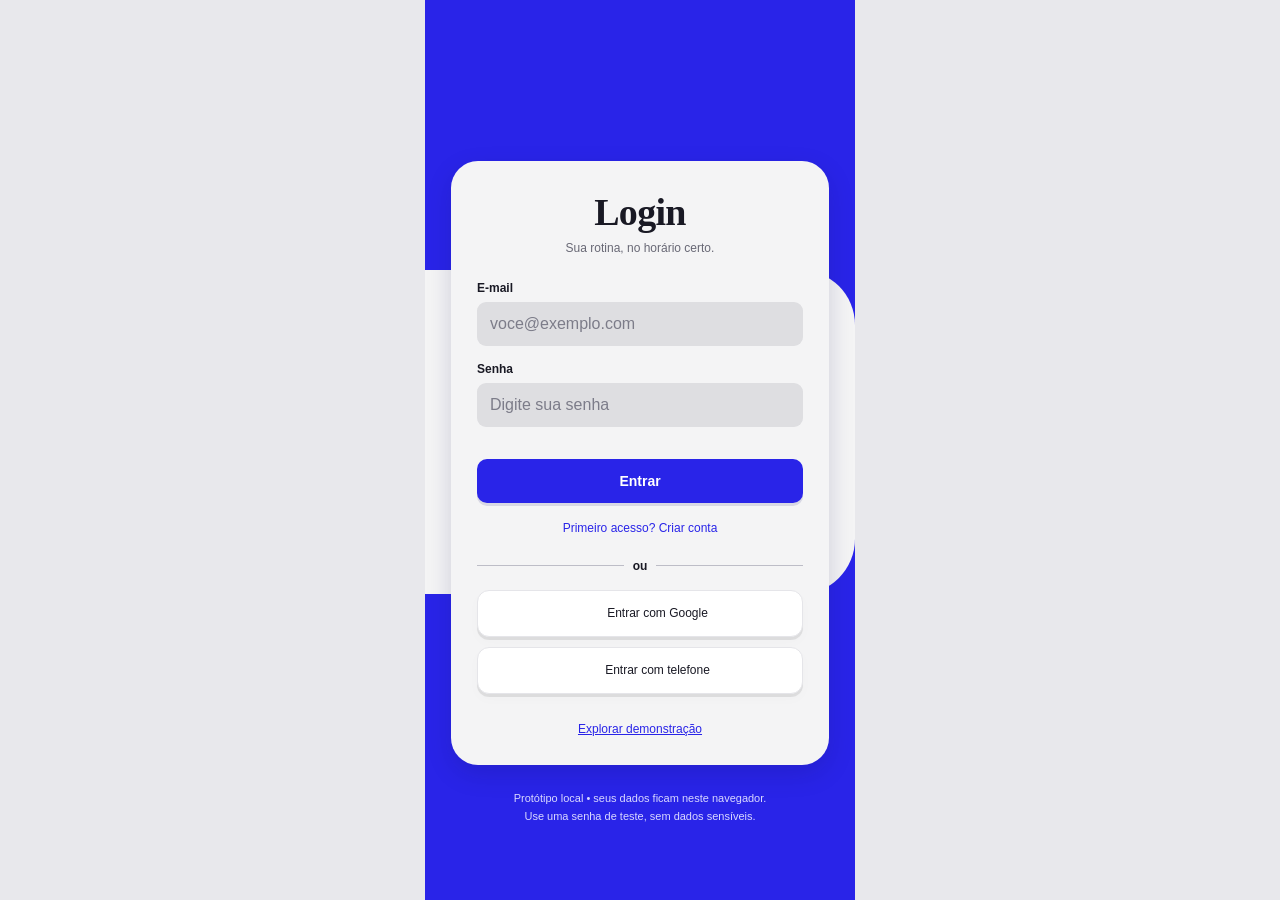
==== index.html @ 2d8e2317 "Atualiza referências dos scripts e estilos para evitar cache da versão anterior" ====
<!DOCTYPE html>
<html lang="pt-BR">
<head>
  <meta charset="UTF-8">
  <meta name="viewport" content="width=device-width, initial-scale=1, viewport-fit=cover">
  <meta name="theme-color" content="#2924e8">
  <meta name="description" content="Organiza: seus cursos, turmas e horários em um só lugar.">
  <title>Login | Organiza</title>
  <link rel="icon" href="data:,">
  <link rel="stylesheet" href="style.css?v=paginas-1">
  <script src="dados.js?v=paginas-1" defer></script>
  <script src="app.js?v=paginas-1" defer></script>
</head>
<body data-page="login">
  <div id="app" class="app">
<main class="auth">
  <div class="brand">
  <span class="brand-space">
    <img class="brand-image" src="assets/logo.png" alt="Organiza" onerror="this.hidden = true">
  </span>
</div>
  <section class="auth-card">
    <h1>Login</h1>
    <p class="muted">Sua rotina, no horário certo.</p>
    <form id="auth-form">
      
      <label>E-mail<input type="email" name="email" autocomplete="username" placeholder="voce@exemplo.com" maxlength="120" required></label>
      <label>Senha<input type="password" name="password" autocomplete="current-password" placeholder="Digite sua senha" minlength="6" maxlength="128" required></label>
      <p id="auth-error" class="form-error" role="alert"></p>
      <button class="primary full" type="submit">Entrar</button>
    </form>
    <a class="auth-switch" href="cadastro.html">Primeiro acesso? Criar conta</a>
    <div class="divider">ou</div>
    <button class="social" data-action="integration" data-name="Google">
      <span class="social-image"><img src="assets/google.png" alt="" onerror="this.hidden = true"></span>
      Entrar com Google
    </button>
    <button class="social" data-action="integration" data-name="telefone">
      <span class="social-image"><img src="assets/telefone.png" alt="" onerror="this.hidden = true"></span>
      Entrar com telefone
    </button>
    <button class="auth-switch" data-action="demo">Explorar demonstração</button>
  </section>
  <p class="auth-foot">Protótipo local • seus dados ficam neste navegador.<br>Use uma senha de teste, sem dados sensíveis.</p>
</main>
  </div>
  <dialog id="modal" aria-labelledby="modal-title">
    <div class="modal-head">
      <h2 id="modal-title"></h2>
      <button class="icon-button" data-action="close" aria-label="Fechar"><svg aria-hidden="true" viewBox="0 0 24 24"><path d="m6 6 12 12M6 18 18 6"/></svg></button>
    </div>
    <div id="modal-content"></div>
  </dialog>
  <div id="toast" role="status" aria-live="polite"></div>


<template id="message-template">
  <p data-message></p>
  <button class="primary full dialog-space" data-action="close">Entendi</button>
</template>
<template id="delete-template">
  <p>Excluir <b data-item-name></b>? <span data-class-warning hidden>As aulas desta turma também serão excluídas. </span>Esta ação não pode ser desfeita.</p>
  <div class="modal-actions">
    <button class="secondary" data-action="close">Cancelar</button>
    <button class="danger" data-confirm-delete>Excluir</button>
  </div>
</template>
<template id="empty-template">
  <div class="empty"><strong data-empty-title></strong><span data-empty-description></span></div>
</template>

</body>
</html>
---- style.css ----
/* Layout exclusivamente mobile. Em telas grandes, mantém a largura de celular. */
:root {
  --blue:#2924e8;
  --blue-dark:#211bc6;
  --ink:#191924;
  --muted:#686875;
  --paper:#f4f4f5;
  --card:#e2e2e4;
  --line:#d2d2d7;
  --serif:Georgia,'Times New Roman',serif;
  --shadow:0 3px 0 #00000016,0 5px 13px #00000005
}

* {
  box-sizing:border-box
}

body {
  margin:0;
  background:#e8e8ec;
  color:var(--ink);
  font-family:Arial,Helvetica,sans-serif;
  font-size:14px
}

button,input,select,textarea {
  font:inherit
}

button,a,input,select,textarea {
  -webkit-tap-highlight-color:transparent
}

button {
  cursor:pointer
}

button:disabled {
  cursor:not-allowed;
  opacity:.5
}

button:focus-visible,a:focus-visible {
  outline:3px solid #ffbd4b;
  outline-offset:3px
}

input:focus,select:focus,textarea:focus {
  outline:2px solid var(--blue);
  outline-offset:2px
}

button {
  color:inherit
}

h1,h2,h3,p {
  margin:0
}

h1,h2,h3 {
  font-family:var(--serif);
  font-weight:800
}

h1 {
  font-size:30px;
  letter-spacing:-.7px
}

h2 {
  font-size:23px
}

h3 {
  font-size:19px;
  line-height:1.2
}

small {
  font-size:11px
}

svg {
  width:24px;
  height:24px;
  fill:none;
  stroke:currentColor;
  stroke-width:1.7;
  stroke-linecap:round;
  stroke-linejoin:round;
  flex-shrink:0
}

button svg {
  pointer-events:none
}

a {
  color:var(--blue)
}

.app {
  max-width:430px;
  min-height:100dvh;
  margin:auto;
  background:var(--paper);
  position:relative;
  overflow:clip
}

.topbar {
  background:var(--blue);
  color:white;
  padding:20px 20px 35px
}

.brand-row {
  display:flex;
  align-items:center;
  justify-content:space-between;
  margin-bottom:22px
}

.brand {
  display:flex;
  align-items:center;
  font-size:21px;
  letter-spacing:-1.1px;
  font-weight:800;
  color:white;
  text-decoration:none
}

.brand-space {
  display:block;
  width:165px;
  height:42px;
}

.brand-image {
  width:100%;
  height:100%;
  object-fit:contain;
  object-position:left center;
}

.icon-button {
  background:transparent;
  border:0;
  display:grid;
  place-items:center;
  min-width:44px;
  min-height:44px;
  border-radius:12px;
  position:relative
}

.notification-dot {
  position:absolute;
  top:8px;
  right:8px;
  background:#ffdb58;
  width:7px;
  height:7px;
  border-radius:50%;
  border:1px solid var(--blue)
}

.eyebrow {
  font-size:11px;
  letter-spacing:1.4px;
  text-transform:uppercase;
  margin-bottom:6px;
  opacity:.8
}

.subtitle {
  font-size:12px;
  line-height:1.5;
  margin-top:5px;
  opacity:.86
}

.content {
  position:relative;
  margin-top:-19px;
  border-radius:26px 26px 0 0;
  background:var(--paper);
  padding:22px 18px 108px;
  min-height:calc(100dvh - 158px)
}

.section-title {
  display:flex;
  justify-content:space-between;
  align-items:center;
  gap:8px;
  margin:24px 0 12px
}

.section-title h2 {
  font-size:20px
}

.section-title:first-child {
  margin-top:0
}

.link-button {
  border:0;
  background:transparent;
  color:var(--blue);
  font-size:12px;
  font-weight:bold;
  padding:10px 0
}

.primary,.secondary,.danger {
  border:0;
  border-radius:10px;
  padding:13px 16px;
  min-height:44px;
  font-weight:bold;
  display:flex;
  align-items:center;
  justify-content:center;
  gap:8px
}

.primary {
  background:var(--blue);
  color:white;
  box-shadow:0 3px 0 #17126e20
}

.primary:active {
  background:var(--blue-dark);
  transform:translateY(1px)
}

.secondary {
  background:transparent;
  border:1px solid #bdbcc9;
  color:var(--blue)
}

.danger {
  color:#b52b3c;
  background:#ffe9ed
}

.full {
  width:100%
}

.muted {
  color:var(--muted)
}

.tiny {
  font-size:11px;
  line-height:1.5
}

.card {
  border:1px solid #d8d8dd;
  background:var(--card);
  border-radius:14px;
  padding:16px;
  box-shadow:var(--shadow)
}

.stack {
  display:grid;
  gap:13px
}

.row {
  display:flex;
  align-items:center;
  gap:12px
}

.between {
  justify-content:space-between
}

.grow {
  flex:1;
  min-width:0
}

.badge {
  display:inline-flex;
  align-items:center;
  gap:5px;
  padding:5px 8px;
  border-radius:6px;
  font-size:10px;
  font-weight:bold;
  background:#e8e7ff;
  color:var(--blue)
}

.badge.green {
  background:#e0efdf;
  color:#387443
}

.badge svg {
  width:13px;
  height:13px
}

.avatar {
  width:59px;
  height:59px;
  flex-shrink:0;
  border-radius:50%;
  background:#c9c8e4;
  color:var(--blue);
  display:grid;
  place-items:center
}

.avatar svg {
  width:33px;
  height:33px
}

.avatar.green {
  background:#c4ddc0;
  color:#288a27
}

.avatar.yellow {
  background:#ebe5a7;
  color:#797017
}

.avatar.purple {
  background:#b8b6ed;
  color:#4030e7
}

.avatar.brown {
  background:#c9bdb9;
  color:#5d4a42
}

.avatar.pink {
  background:#e2c5cb;
  color:#714b55
}

.bottom-nav {
  position:fixed;
  bottom:0;
  left:50%;
  transform:translateX(-50%);
  width:100%;
  max-width:430px;
  z-index:10;
  display:flex;
  justify-content:space-around;
  padding:8px 8px max(9px,env(safe-area-inset-bottom));
  background:#dedee1eF;
  backdrop-filter:blur(14px);
  border-top:1px solid #ceced4
}

.nav-item {
  flex:1;
  border:0;
  background:none;
  min-height:52px;
  display:flex;
  flex-direction:column;
  align-items:center;
  justify-content:center;
  gap:5px;
  color:#494953;
  font-size:10px;
  border-radius:12px
}

.nav-item.active {
  color:var(--blue);
  background:#ceccff66
}

.nav-item svg {
  width:25px;
  height:25px
}

.date-line {
  font-size:12px;
  border-bottom:1px solid #cdccd5;
  padding-bottom:12px;
  margin-bottom:18px
}

.next-card {
  padding:19px;
  background:#e3e2e9
}

.next-card .eyebrow {
  color:var(--blue);
  font-weight:bold;
  opacity:1
}

.next-card h2 {
  font-size:27px;
  margin:9px 0 15px
}

.detail-bar {
  display:flex;
  align-items:center;
  gap:8px;
  margin-top:6px;
  padding:9px 11px;
  background:var(--blue);
  color:#fff;
  border-radius:6px;
  font-size:12px
}

.detail-bar svg {
  width:16px;
  height:16px
}

.lesson-row {
  display:flex;
  align-items:center;
  justify-content:space-between;
  padding:10px 11px;
  background:var(--blue);
  color:white;
  border-radius:6px;
  font-size:12px;
  margin:5px 0
}

.lesson-row span {
  display:flex;
  align-items:center;
  gap:7px
}

.lesson-row svg {
  width:15px;
  height:15px
}

.notice {
  border-top:3px solid #c4c1ff
}

.notice p {
  font-size:12px;
  line-height:1.7
}

.notice h3 {
  font-size:16px;
  margin-bottom:9px
}

.weekdays {
  display:flex;
  gap:7px;
  margin-bottom:20px
}

.day {
  flex:1;
  min-height:37px;
  border:0;
  border-radius:20px;
  background:#e1e1e7;
  color:#6f6b9c;
  font-size:12px
}

.day.active {
  background:var(--blue);
  color:white
}

.period {
  color:var(--muted);
  font-size:12px;
  margin:14px 0 10px
}

.lesson-card {
  padding:13px
}

.lesson-card h3 {
  font-size:19px
}

.lesson-time {
  font-size:20px;
  margin-top:5px
}

.lesson-meta {
  display:flex;
  justify-content:space-between;
  align-items:center;
  margin-top:9px;
  font-size:11px;
  color:#555463
}

.text-action {
  background:none;
  border:0;
  color:var(--blue);
  padding:10px 0 10px 8px;
  font-size:11px;
  white-space:nowrap
}

.metrics {
  display:grid;
  grid-template-columns:repeat(3,1fr);
  gap:9px
}

.metric {
  border:0;
  text-align:left;
  min-height:106px;
  border-radius:11px;
  padding:12px 10px;
  display:flex;
  flex-direction:column;
  align-items:flex-start;
  gap:7px;
  box-shadow:var(--shadow)
}

.metric svg {
  width:29px;
  height:29px
}

.metric span {
  font-size:12px;
  font-weight:bold
}

.metric small {
  font-size:10px
}

.metric.green {
  background:#c4d9c6
}

.metric.pink {
  background:#e4c9ce
}

.metric.yellow {
  background:#eae399
}

.metric.brown {
  background:#c7bcb9
}

.metric.blue {
  background:#4940ee;
  color:white
}

.metric.lime {
  background:#9ed58b
}

.assistant-card {
  margin:24px 0;
  border:1px solid #c8c5ef
}

.assistant-card h3 {
  font-size:17px;
  margin-bottom:12px
}

.prompt-link {
  width:100%;
  background:var(--blue);
  color:white;
  border:0;
  border-radius:8px;
  display:flex;
  justify-content:space-between;
  align-items:center;
  padding:13px;
  font-size:12px;
  text-align:left
}

.prompt-link svg {
  width:18px
}

.alert-count {
  color:var(--blue);
  font-weight:bold
}

.toolbar {
  display:flex;
  gap:8px;
  margin-bottom:12px
}

.search {
  position:relative;
  flex:1;
  min-width:0
}

.search svg {
  position:absolute;
  left:12px;
  top:12px;
  width:18px;
  height:18px;
  color:#666
}

.search input {
  padding-left:37px
}

.toolbar .secondary {
  font-size:12px;
  padding:8px 10px;
  white-space:nowrap
}

.toolbar .secondary svg {
  width:17px
}

.filters {
  display:flex;
  gap:7px;
  margin-bottom:18px
}

.filters select {
  font-size:11px;
  padding:8px;
  min-width:0;
  flex:1
}

.field,input,select,textarea {
  width:100%;
  background:#e0e0e3;
  border:1px solid transparent;
  border-radius:9px;
  padding:12px;
  color:var(--ink);
  min-height:44px
}

input::placeholder,textarea::placeholder {
  color:#7c7c89
}

.entity-card {
  padding:14px 13px 10px
}

.entity-card h3 {
  font-size:18px;
  overflow-wrap:anywhere
}

.entity-meta {
  font-size:11px;
  line-height:1.65;
  color:#585863;
  margin-top:4px
}

.entity-actions {
  display:flex;
  justify-content:flex-end;
  gap:7px;
  margin-top:6px
}

.edit-button {
  border:1px solid #ada7f3;
  color:var(--blue);
  border-radius:6px;
  background:#ffffff45;
  width:44px;
  height:32px;
  display:grid;
  place-items:center
}

.edit-button.delete {
  border-color:#e7a4ac;
  color:#c13c4d
}

.edit-button svg {
  width:15px;
  height:15px
}

.empty {
  padding:35px 15px;
  text-align:center;
  color:var(--muted);
  line-height:1.7
}

.empty svg {
  width:34px;
  height:34px;
  margin-bottom:10px
}

.empty strong {
  display:block;
  color:var(--ink)
}

.auth {
  background:var(--blue);
  min-height:100dvh;
  padding:47px 26px 40px;
  display:flex;
  flex-direction:column;
  justify-content:center;
  gap:25px;
  position:relative
}

.auth:before {
  content:'';
  position:absolute;
  top:30%;
  left:0;
  right:0;
  height:36%;
  background:var(--paper);
  border-radius:0 55px 55px 0
}

.auth .brand {
  font-size:34px;
  position:relative;
  justify-content:center
}

.auth .brand-space {
  width:240px;
  height:54px;
}

.auth .brand-image {
  object-position:center;
}

.auth-card {
  position:relative;
  background:var(--paper);
  padding:29px 26px;
  border-radius:27px;
  box-shadow:0 9px 25px #1110542b
}

.auth-card h1 {
  text-align:center;
  font-size:38px;
  margin-bottom:7px
}

.auth-card>.muted {
  text-align:center;
  margin-bottom:26px;
  font-size:12px
}

.auth form {
  display:grid;
  gap:16px
}

label {
  display:grid;
  gap:7px;
  font-size:12px;
  font-weight:bold
}

.auth input {
  background:#dedee1;
  font-weight:normal
}

.divider {
  display:flex;
  align-items:center;
  gap:9px;
  margin:24px 0 17px;
  font-size:12px;
  font-weight:bold
}

.divider:before,.divider:after {
  content:'';
  height:1px;
  background:#bdbdc7;
  flex:1
}

.social {
  border:1px solid #e5e5e9;
  background:white;
  box-shadow:var(--shadow);
  width:100%;
  border-radius:12px;
  min-height:47px;
  display:flex;
  align-items:center;
  justify-content:center;
  gap:13px;
  margin:10px 0;
  font-size:12px
}

.social img {
  height:22px;
  width:22px;
  object-fit:contain
}

.social-image {
  width:22px;
  height:22px;
  flex-shrink:0;
}

.auth-foot {
  font-size:11px;
  text-align:center;
  color:#dad9ff;
  position:relative;
  line-height:1.6
}

.auth-switch {
  border:0;
  background:transparent;
  color:var(--blue);
  font-size:12px;
  text-decoration:underline;
  width:100%;
  padding:18px 0 0
}

.form-error {
  font-size:12px;
  color:#b22e46;
  line-height:1.4
}

.profile-screen {
  min-height:100dvh
}

.profile-header {
  background:var(--blue);
  border-radius:0 0 28px 28px;
  padding:35px 20px
}

.profile-header .brand {
  justify-content:center;
  font-size:29px
}

.profile-panel {
  margin:23px;
  padding:24px 18px;
  background:#f9f9fa;
  border-radius:24px;
  box-shadow:0 4px 16px #00000015
}

.profile-panel h1 {
  font-size:26px;
  text-align:center;
  margin-bottom:7px
}

.profile-panel>p {
  text-align:center;
  font-size:12px;
  margin-bottom:22px
}

.profile-choice {
  margin-top:16px
}

.profile-choice .avatar {
  color:#333
}

.profile-choice h2 {
  font-size:20px
}

.profile-choice p {
  font-size:12px;
  line-height:1.5;
  margin-top:5px;
  color:#62626b
}

.profile-choice .primary {
  margin-top:14px;
  font-size:12px;
  width:100%
}

.profile-footer {
  text-align:center;
  margin-top:16px;
  font-size:11px;
  color:var(--muted)
}

.settings-form {
  display:grid;
  gap:16px
}

.settings-form input,.settings-form select {
  background:white;
  font-weight:normal
}

.settings-group {
  margin-top:22px
}

.setting-button {
  width:100%;
  display:flex;
  gap:10px;
  align-items:center;
  background:var(--card);
  border:0;
  border-bottom:1px solid #c9c9d0;
  text-align:left;
  padding:16px;
  border-radius:8px;
  margin:5px 0;
  font-size:13px
}

.setting-button svg {
  width:20px;
  color:var(--blue)
}

.ai-intro {
  text-align:center;
  margin-bottom:24px
}

.ai-intro h2 {
  font-size:23px;
  color:var(--blue)
}

.ai-intro p {
  font-size:12px;
  line-height:1.6;
  margin:9px auto;
  max-width:280px
}

.ai-hero .avatar {
  background:#d0ccff
}

.ai-hero h3 {
  font-family:Arial,sans-serif;
  font-size:17px
}

.ai-hero p {
  font-size:12px;
  line-height:1.6;
  margin:7px 0 10px
}

.chat-content {
  padding-bottom:170px;
  min-height:calc(100dvh - 140px)
}

.chat-tag {
  text-align:center;
  margin-bottom:22px;
  color:var(--muted);
  font-size:11px
}

.bubble {
  max-width:91%;
  padding:15px;
  border-radius:15px;
  background:#dfdfe4;
  font-size:13px;
  line-height:1.6;
  white-space:pre-wrap;
  margin-bottom:15px;
  overflow-wrap:anywhere
}

.bubble.user {
  margin-left:auto;
  background:#e0deff;
  border-bottom-right-radius:4px
}

.bubble.assistant {
  border-bottom-left-radius:4px
}

.bubble .primary {
  margin-top:12px;
  font-size:12px;
  white-space:normal
}

.chat-form {
  position:fixed;
  bottom:80px;
  left:50%;
  transform:translateX(-50%);
  display:flex;
  gap:8px;
  width:calc(100% - 32px);
  max-width:398px;
  padding:8px;
  background:var(--paper);
  border:1px solid var(--line);
  border-radius:15px;
  z-index:12;
  box-shadow:0 0 16px #00000006
}

.chat-form input {
  background:#e4e4e8;
  border-radius:9px;
  font-size:12px;
  min-width:0
}

.chat-form button {
  padding:10px;
  min-width:44px
}

.chat-form button svg {
  width:19px
}

.examples {
  display:grid;
  gap:9px;
  margin-bottom:20px
}

.example {
  padding:13px;
  border:1px solid #cbc8f1;
  border-radius:10px;
  color:var(--blue);
  background:#eeedff;
  text-align:left;
  font-size:12px;
  line-height:1.5
}

.alert-card h3 {
  font-size:18px;
  margin-bottom:9px
}

.alert-card p {
  font-size:12px;
  line-height:1.6
}

.alert-card .secondary {
  margin-top:12px;
  font-size:12px
}

.save-note {
  color:#4e7156;
  font-size:11px;
  text-align:center;
  margin-top:15px
}

.list-heading {
  display:flex;
  align-items:center;
  gap:10px;
  margin-bottom:18px
}

.list-heading .secondary {
  margin-left:auto;
  font-size:12px
}

.list-heading span {
  font-size:12px;
  color:var(--muted)
}

dialog {
  border:0;
  border-radius:22px;
  padding:24px;
  width:calc(100% - 32px);
  max-width:398px;
  background:var(--paper);
  box-shadow:0 16px 60px #00000040;
  max-height:88dvh;
  overflow:auto
}

dialog::backdrop {
  background:#16143380;
  backdrop-filter:blur(3px)
}

.modal-head {
  display:flex;
  align-items:center;
  justify-content:space-between;
  margin-bottom:17px
}

.modal-head h2 {
  font-size:23px
}

.modal-head button {
  margin:-10px -10px -10px 0
}

dialog form {
  display:grid;
  gap:14px
}

dialog input,dialog select {
  background:white;
  font-weight:normal
}

dialog .modal-actions {
  display:flex;
  gap:9px;
  margin-top:10px
}

dialog .modal-actions>* {
  flex:1
}

dialog p {
  line-height:1.7;
  font-size:13px
}

dialog dl {
  display:grid;
  grid-template-columns:100px 1fr;
  gap:14px;
  font-size:13px
}

dialog dt {
  color:var(--muted)
}

dialog dd {
  margin:0;
  overflow-wrap:anywhere
}

#toast {
  position:fixed;
  bottom:102px;
  left:50%;
  transform:translate(-50%,15px);
  width:max-content;
  max-width:calc(100% - 44px);
  padding:13px 18px;
  border-radius:11px;
  background:#20202c;
  color:white;
  font-size:12px;
  opacity:0;
  pointer-events:none;
  z-index:100;
  transition:.2s;
  box-shadow:0 5px 20px #00000025
}

#toast.visible {
  opacity:1;
  transform:translate(-50%,0)
}

@media(prefers-reduced-motion:reduce) {
  * {
    scroll-behavior:auto!important;
    transition:none!important
  }

}

/* Evita o zoom automático ao preencher formulários no iPhone. */
input, select, textarea, .filters select, .chat-form input {
  font-size: 16px;
}



/* Links entre os arquivos HTML usam o mesmo visual dos botões. */
[hidden] {
  display:none !important;
}

a.primary,a.secondary,a.nav-item,a.metric,a.icon-button,a.prompt-link,a.link-button,a.auth-switch {
  text-decoration:none;
}

a.icon-button,a.metric {
  color:inherit;
}

a.auth-switch {
  display:block;
  text-align:center;
}

.social {
  width:100%;
}

.entity-meta,.alert-card p,.history-text {
  white-space:pre-line;
}

.schedule-picker {
  margin-bottom:18px;
}

.dialog-space {
  margin-top:20px;
}

.history-text {
  font-size:13px;
  line-height:1.6;
}

.history-date {
  margin-top:8px;
}

.ai-foot {
  margin-top:20px;
  text-align:center;
}

.warning {
  color:#a87600;
}

.save-note svg {
  width:12px;
  height:12px;
  vertical-align:middle;
}
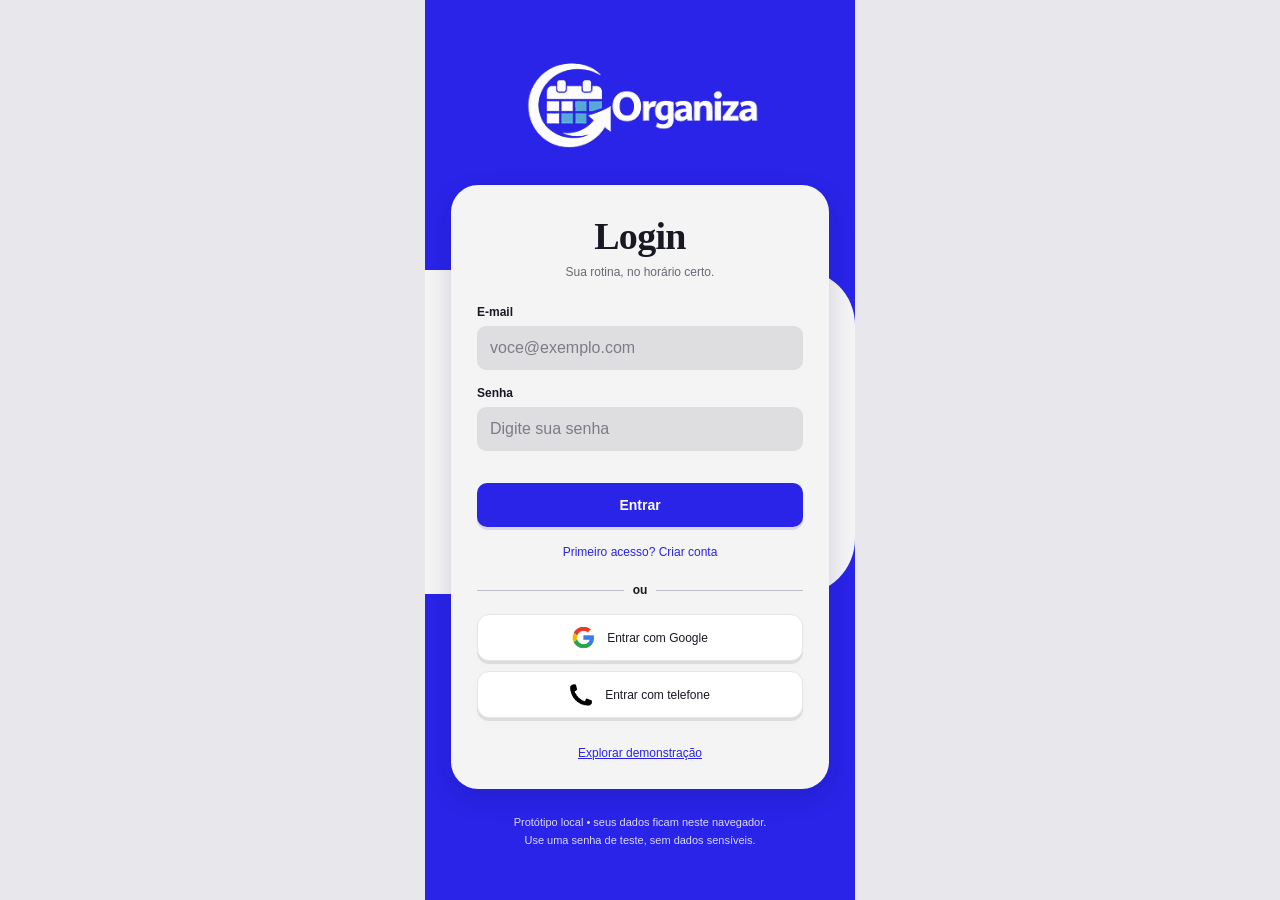
==== commit 5a6ea417: "Adiciona as imagens originais do Figma ao Organiza Inclui a logo e os ícones de Google e telefone ex" ====
--- a/index.html
+++ b/index.html
@@ -1,73 +1,73 @@
-<!DOCTYPE html>
-<html lang="pt-BR">
-<head>
-  <meta charset="UTF-8">
-  <meta name="viewport" content="width=device-width, initial-scale=1, viewport-fit=cover">
-  <meta name="theme-color" content="#2924e8">
-  <meta name="description" content="Organiza: seus cursos, turmas e horários em um só lugar.">
-  <title>Login | Organiza</title>
-  <link rel="icon" href="data:,">
-  <link rel="stylesheet" href="style.css?v=paginas-1">
-  <script src="dados.js?v=paginas-1" defer></script>
-  <script src="app.js?v=paginas-1" defer></script>
-</head>
-<body data-page="login">
-  <div id="app" class="app">
-<main class="auth">
-  <div class="brand">
-  <span class="brand-space">
-    <img class="brand-image" src="assets/logo.png" alt="Organiza" onerror="this.hidden = true">
-  </span>
-</div>
-  <section class="auth-card">
-    <h1>Login</h1>
-    <p class="muted">Sua rotina, no horário certo.</p>
-    <form id="auth-form">
-      
-      <label>E-mail<input type="email" name="email" autocomplete="username" placeholder="voce@exemplo.com" maxlength="120" required></label>
-      <label>Senha<input type="password" name="password" autocomplete="current-password" placeholder="Digite sua senha" minlength="6" maxlength="128" required></label>
-      <p id="auth-error" class="form-error" role="alert"></p>
-      <button class="primary full" type="submit">Entrar</button>
-    </form>
-    <a class="auth-switch" href="cadastro.html">Primeiro acesso? Criar conta</a>
-    <div class="divider">ou</div>
-    <button class="social" data-action="integration" data-name="Google">
-      <span class="social-image"><img src="assets/google.png" alt="" onerror="this.hidden = true"></span>
-      Entrar com Google
-    </button>
-    <button class="social" data-action="integration" data-name="telefone">
-      <span class="social-image"><img src="assets/telefone.png" alt="" onerror="this.hidden = true"></span>
-      Entrar com telefone
-    </button>
-    <button class="auth-switch" data-action="demo">Explorar demonstração</button>
-  </section>
-  <p class="auth-foot">Protótipo local • seus dados ficam neste navegador.<br>Use uma senha de teste, sem dados sensíveis.</p>
-</main>
-  </div>
-  <dialog id="modal" aria-labelledby="modal-title">
-    <div class="modal-head">
-      <h2 id="modal-title"></h2>
-      <button class="icon-button" data-action="close" aria-label="Fechar"><svg aria-hidden="true" viewBox="0 0 24 24"><path d="m6 6 12 12M6 18 18 6"/></svg></button>
-    </div>
-    <div id="modal-content"></div>
-  </dialog>
-  <div id="toast" role="status" aria-live="polite"></div>
-
-
-<template id="message-template">
-  <p data-message></p>
-  <button class="primary full dialog-space" data-action="close">Entendi</button>
-</template>
-<template id="delete-template">
-  <p>Excluir <b data-item-name></b>? <span data-class-warning hidden>As aulas desta turma também serão excluídas. </span>Esta ação não pode ser desfeita.</p>
-  <div class="modal-actions">
-    <button class="secondary" data-action="close">Cancelar</button>
-    <button class="danger" data-confirm-delete>Excluir</button>
-  </div>
-</template>
-<template id="empty-template">
-  <div class="empty"><strong data-empty-title></strong><span data-empty-description></span></div>
-</template>
-
-</body>
-</html>
+<!DOCTYPE html>
+<html lang="pt-BR">
+<head>
+  <meta charset="UTF-8">
+  <meta name="viewport" content="width=device-width, initial-scale=1, viewport-fit=cover">
+  <meta name="theme-color" content="#2924e8">
+  <meta name="description" content="Organiza: seus cursos, turmas e horários em um só lugar.">
+  <title>Login | Organiza</title>
+  <link rel="icon" href="data:,">
+  <link rel="stylesheet" href="style.css?v=imagens-figma-1">
+  <script src="dados.js?v=paginas-1" defer></script>
+  <script src="app.js?v=assistente-teste-1" defer></script>
+</head>
+<body data-page="login">
+  <div id="app" class="app">
+<main class="auth">
+  <div class="brand">
+  <span class="brand-space">
+    <img class="brand-image" src="assets/logo.png" width="278" height="119" alt="Organiza" onerror="this.hidden = true">
+  </span>
+</div>
+  <section class="auth-card">
+    <h1>Login</h1>
+    <p class="muted">Sua rotina, no horário certo.</p>
+    <form id="auth-form">
+      
+      <label>E-mail<input type="email" name="email" autocomplete="username" placeholder="voce@exemplo.com" maxlength="120" required></label>
+      <label>Senha<input type="password" name="password" autocomplete="current-password" placeholder="Digite sua senha" minlength="6" maxlength="128" required></label>
+      <p id="auth-error" class="form-error" role="alert"></p>
+      <button class="primary full" type="submit">Entrar</button>
+    </form>
+    <a class="auth-switch" href="cadastro.html">Primeiro acesso? Criar conta</a>
+    <div class="divider">ou</div>
+    <button class="social" data-action="integration" data-name="Google">
+      <span class="social-image"><img src="assets/google.png" width="113" height="80" alt="" onerror="this.hidden = true"></span>
+      Entrar com Google
+    </button>
+    <button class="social" data-action="integration" data-name="telefone">
+      <span class="social-image"><img src="assets/telefone.png" width="107" height="76" alt="" onerror="this.hidden = true"></span>
+      Entrar com telefone
+    </button>
+    <button class="auth-switch" data-action="demo">Explorar demonstração</button>
+  </section>
+  <p class="auth-foot">Protótipo local • seus dados ficam neste navegador.<br>Use uma senha de teste, sem dados sensíveis.</p>
+</main>
+  </div>
+  <dialog id="modal" aria-labelledby="modal-title">
+    <div class="modal-head">
+      <h2 id="modal-title"></h2>
+      <button class="icon-button" data-action="close" aria-label="Fechar"><svg aria-hidden="true" viewBox="0 0 24 24"><path d="m6 6 12 12M6 18 18 6"/></svg></button>
+    </div>
+    <div id="modal-content"></div>
+  </dialog>
+  <div id="toast" role="status" aria-live="polite"></div>
+
+
+<template id="message-template">
+  <p data-message></p>
+  <button class="primary full dialog-space" data-action="close">Entendi</button>
+</template>
+<template id="delete-template">
+  <p>Excluir <b data-item-name></b>? <span data-class-warning hidden>As aulas desta turma também serão excluídas. </span>Esta ação não pode ser desfeita.</p>
+  <div class="modal-actions">
+    <button class="secondary" data-action="close">Cancelar</button>
+    <button class="danger" data-confirm-delete>Excluir</button>
+  </div>
+</template>
+<template id="empty-template">
+  <div class="empty"><strong data-empty-title></strong><span data-empty-description></span></div>
+</template>
+
+</body>
+</html>
--- a/style.css
+++ b/style.css
@@ -1,1319 +1,1343 @@
-/* Layout exclusivamente mobile. Em telas grandes, mantém a largura de celular. */
-:root {
-  --blue:#2924e8;
-  --blue-dark:#211bc6;
-  --ink:#191924;
-  --muted:#686875;
-  --paper:#f4f4f5;
-  --card:#e2e2e4;
-  --line:#d2d2d7;
-  --serif:Georgia,'Times New Roman',serif;
-  --shadow:0 3px 0 #00000016,0 5px 13px #00000005
-}
-
-* {
-  box-sizing:border-box
-}
-
-body {
-  margin:0;
-  background:#e8e8ec;
-  color:var(--ink);
-  font-family:Arial,Helvetica,sans-serif;
-  font-size:14px
-}
-
-button,input,select,textarea {
-  font:inherit
-}
-
-button,a,input,select,textarea {
-  -webkit-tap-highlight-color:transparent
-}
-
-button {
-  cursor:pointer
-}
-
-button:disabled {
-  cursor:not-allowed;
-  opacity:.5
-}
-
-button:focus-visible,a:focus-visible {
-  outline:3px solid #ffbd4b;
-  outline-offset:3px
-}
-
-input:focus,select:focus,textarea:focus {
-  outline:2px solid var(--blue);
-  outline-offset:2px
-}
-
-button {
-  color:inherit
-}
-
-h1,h2,h3,p {
-  margin:0
-}
-
-h1,h2,h3 {
-  font-family:var(--serif);
-  font-weight:800
-}
-
-h1 {
-  font-size:30px;
-  letter-spacing:-.7px
-}
-
-h2 {
-  font-size:23px
-}
-
-h3 {
-  font-size:19px;
-  line-height:1.2
-}
-
-small {
-  font-size:11px
-}
-
-svg {
-  width:24px;
-  height:24px;
-  fill:none;
-  stroke:currentColor;
-  stroke-width:1.7;
-  stroke-linecap:round;
-  stroke-linejoin:round;
-  flex-shrink:0
-}
-
-button svg {
-  pointer-events:none
-}
-
-a {
-  color:var(--blue)
-}
-
-.app {
-  max-width:430px;
-  min-height:100dvh;
-  margin:auto;
-  background:var(--paper);
-  position:relative;
-  overflow:clip
-}
-
-.topbar {
-  background:var(--blue);
-  color:white;
-  padding:20px 20px 35px
-}
-
-.brand-row {
-  display:flex;
-  align-items:center;
-  justify-content:space-between;
-  margin-bottom:22px
-}
-
-.brand {
-  display:flex;
-  align-items:center;
-  font-size:21px;
-  letter-spacing:-1.1px;
-  font-weight:800;
-  color:white;
-  text-decoration:none
-}
-
-.brand-space {
-  display:block;
-  width:165px;
-  height:42px;
-}
-
-.brand-image {
-  width:100%;
-  height:100%;
-  object-fit:contain;
-  object-position:left center;
-}
-
-.icon-button {
-  background:transparent;
-  border:0;
-  display:grid;
-  place-items:center;
-  min-width:44px;
-  min-height:44px;
-  border-radius:12px;
-  position:relative
-}
-
-.notification-dot {
-  position:absolute;
-  top:8px;
-  right:8px;
-  background:#ffdb58;
-  width:7px;
-  height:7px;
-  border-radius:50%;
-  border:1px solid var(--blue)
-}
-
-.eyebrow {
-  font-size:11px;
-  letter-spacing:1.4px;
-  text-transform:uppercase;
-  margin-bottom:6px;
-  opacity:.8
-}
-
-.subtitle {
-  font-size:12px;
-  line-height:1.5;
-  margin-top:5px;
-  opacity:.86
-}
-
-.content {
-  position:relative;
-  margin-top:-19px;
-  border-radius:26px 26px 0 0;
-  background:var(--paper);
-  padding:22px 18px 108px;
-  min-height:calc(100dvh - 158px)
-}
-
-.section-title {
-  display:flex;
-  justify-content:space-between;
-  align-items:center;
-  gap:8px;
-  margin:24px 0 12px
-}
-
-.section-title h2 {
-  font-size:20px
-}
-
-.section-title:first-child {
-  margin-top:0
-}
-
-.link-button {
-  border:0;
-  background:transparent;
-  color:var(--blue);
-  font-size:12px;
-  font-weight:bold;
-  padding:10px 0
-}
-
-.primary,.secondary,.danger {
-  border:0;
-  border-radius:10px;
-  padding:13px 16px;
-  min-height:44px;
-  font-weight:bold;
-  display:flex;
-  align-items:center;
-  justify-content:center;
-  gap:8px
-}
-
-.primary {
-  background:var(--blue);
-  color:white;
-  box-shadow:0 3px 0 #17126e20
-}
-
-.primary:active {
-  background:var(--blue-dark);
-  transform:translateY(1px)
-}
-
-.secondary {
-  background:transparent;
-  border:1px solid #bdbcc9;
-  color:var(--blue)
-}
-
-.danger {
-  color:#b52b3c;
-  background:#ffe9ed
-}
-
-.full {
-  width:100%
-}
-
-.muted {
-  color:var(--muted)
-}
-
-.tiny {
-  font-size:11px;
-  line-height:1.5
-}
-
-.card {
-  border:1px solid #d8d8dd;
-  background:var(--card);
-  border-radius:14px;
-  padding:16px;
-  box-shadow:var(--shadow)
-}
-
-.stack {
-  display:grid;
-  gap:13px
-}
-
-.row {
-  display:flex;
-  align-items:center;
-  gap:12px
-}
-
-.between {
-  justify-content:space-between
-}
-
-.grow {
-  flex:1;
-  min-width:0
-}
-
-.badge {
-  display:inline-flex;
-  align-items:center;
-  gap:5px;
-  padding:5px 8px;
-  border-radius:6px;
-  font-size:10px;
-  font-weight:bold;
-  background:#e8e7ff;
-  color:var(--blue)
-}
-
-.badge.green {
-  background:#e0efdf;
-  color:#387443
-}
-
-.badge svg {
-  width:13px;
-  height:13px
-}
-
-.avatar {
-  width:59px;
-  height:59px;
-  flex-shrink:0;
-  border-radius:50%;
-  background:#c9c8e4;
-  color:var(--blue);
-  display:grid;
-  place-items:center
-}
-
-.avatar svg {
-  width:33px;
-  height:33px
-}
-
-.avatar.green {
-  background:#c4ddc0;
-  color:#288a27
-}
-
-.avatar.yellow {
-  background:#ebe5a7;
-  color:#797017
-}
-
-.avatar.purple {
-  background:#b8b6ed;
-  color:#4030e7
-}
-
-.avatar.brown {
-  background:#c9bdb9;
-  color:#5d4a42
-}
-
-.avatar.pink {
-  background:#e2c5cb;
-  color:#714b55
-}
-
-.bottom-nav {
-  position:fixed;
-  bottom:0;
-  left:50%;
-  transform:translateX(-50%);
-  width:100%;
-  max-width:430px;
-  z-index:10;
-  display:flex;
-  justify-content:space-around;
-  padding:8px 8px max(9px,env(safe-area-inset-bottom));
-  background:#dedee1eF;
-  backdrop-filter:blur(14px);
-  border-top:1px solid #ceced4
-}
-
-.nav-item {
-  flex:1;
-  border:0;
-  background:none;
-  min-height:52px;
-  display:flex;
-  flex-direction:column;
-  align-items:center;
-  justify-content:center;
-  gap:5px;
-  color:#494953;
-  font-size:10px;
-  border-radius:12px
-}
-
-.nav-item.active {
-  color:var(--blue);
-  background:#ceccff66
-}
-
-.nav-item svg {
-  width:25px;
-  height:25px
-}
-
-.date-line {
-  font-size:12px;
-  border-bottom:1px solid #cdccd5;
-  padding-bottom:12px;
-  margin-bottom:18px
-}
-
-.next-card {
-  padding:19px;
-  background:#e3e2e9
-}
-
-.next-card .eyebrow {
-  color:var(--blue);
-  font-weight:bold;
-  opacity:1
-}
-
-.next-card h2 {
-  font-size:27px;
-  margin:9px 0 15px
-}
-
-.detail-bar {
-  display:flex;
-  align-items:center;
-  gap:8px;
-  margin-top:6px;
-  padding:9px 11px;
-  background:var(--blue);
-  color:#fff;
-  border-radius:6px;
-  font-size:12px
-}
-
-.detail-bar svg {
-  width:16px;
-  height:16px
-}
-
-.lesson-row {
-  display:flex;
-  align-items:center;
-  justify-content:space-between;
-  padding:10px 11px;
-  background:var(--blue);
-  color:white;
-  border-radius:6px;
-  font-size:12px;
-  margin:5px 0
-}
-
-.lesson-row span {
-  display:flex;
-  align-items:center;
-  gap:7px
-}
-
-.lesson-row svg {
-  width:15px;
-  height:15px
-}
-
-.notice {
-  border-top:3px solid #c4c1ff
-}
-
-.notice p {
-  font-size:12px;
-  line-height:1.7
-}
-
-.notice h3 {
-  font-size:16px;
-  margin-bottom:9px
-}
-
-.weekdays {
-  display:flex;
-  gap:7px;
-  margin-bottom:20px
-}
-
-.day {
-  flex:1;
-  min-height:37px;
-  border:0;
-  border-radius:20px;
-  background:#e1e1e7;
-  color:#6f6b9c;
-  font-size:12px
-}
-
-.day.active {
-  background:var(--blue);
-  color:white
-}
-
-.period {
-  color:var(--muted);
-  font-size:12px;
-  margin:14px 0 10px
-}
-
-.lesson-card {
-  padding:13px
-}
-
-.lesson-card h3 {
-  font-size:19px
-}
-
-.lesson-time {
-  font-size:20px;
-  margin-top:5px
-}
-
-.lesson-meta {
-  display:flex;
-  justify-content:space-between;
-  align-items:center;
-  margin-top:9px;
-  font-size:11px;
-  color:#555463
-}
-
-.text-action {
-  background:none;
-  border:0;
-  color:var(--blue);
-  padding:10px 0 10px 8px;
-  font-size:11px;
-  white-space:nowrap
-}
-
-.metrics {
-  display:grid;
-  grid-template-columns:repeat(3,1fr);
-  gap:9px
-}
-
-.metric {
-  border:0;
-  text-align:left;
-  min-height:106px;
-  border-radius:11px;
-  padding:12px 10px;
-  display:flex;
-  flex-direction:column;
-  align-items:flex-start;
-  gap:7px;
-  box-shadow:var(--shadow)
-}
-
-.metric svg {
-  width:29px;
-  height:29px
-}
-
-.metric span {
-  font-size:12px;
-  font-weight:bold
-}
-
-.metric small {
-  font-size:10px
-}
-
-.metric.green {
-  background:#c4d9c6
-}
-
-.metric.pink {
-  background:#e4c9ce
-}
-
-.metric.yellow {
-  background:#eae399
-}
-
-.metric.brown {
-  background:#c7bcb9
-}
-
-.metric.blue {
-  background:#4940ee;
-  color:white
-}
-
-.metric.lime {
-  background:#9ed58b
-}
-
-.assistant-card {
-  margin:24px 0;
-  border:1px solid #c8c5ef
-}
-
-.assistant-card h3 {
-  font-size:17px;
-  margin-bottom:12px
-}
-
-.prompt-link {
-  width:100%;
-  background:var(--blue);
-  color:white;
-  border:0;
-  border-radius:8px;
-  display:flex;
-  justify-content:space-between;
-  align-items:center;
-  padding:13px;
-  font-size:12px;
-  text-align:left
-}
-
-.prompt-link svg {
-  width:18px
-}
-
-.alert-count {
-  color:var(--blue);
-  font-weight:bold
-}
-
-.toolbar {
-  display:flex;
-  gap:8px;
-  margin-bottom:12px
-}
-
-.search {
-  position:relative;
-  flex:1;
-  min-width:0
-}
-
-.search svg {
-  position:absolute;
-  left:12px;
-  top:12px;
-  width:18px;
-  height:18px;
-  color:#666
-}
-
-.search input {
-  padding-left:37px
-}
-
-.toolbar .secondary {
-  font-size:12px;
-  padding:8px 10px;
-  white-space:nowrap
-}
-
-.toolbar .secondary svg {
-  width:17px
-}
-
-.filters {
-  display:flex;
-  gap:7px;
-  margin-bottom:18px
-}
-
-.filters select {
-  font-size:11px;
-  padding:8px;
-  min-width:0;
-  flex:1
-}
-
-.field,input,select,textarea {
-  width:100%;
-  background:#e0e0e3;
-  border:1px solid transparent;
-  border-radius:9px;
-  padding:12px;
-  color:var(--ink);
-  min-height:44px
-}
-
-input::placeholder,textarea::placeholder {
-  color:#7c7c89
-}
-
-.entity-card {
-  padding:14px 13px 10px
-}
-
-.entity-card h3 {
-  font-size:18px;
-  overflow-wrap:anywhere
-}
-
-.entity-meta {
-  font-size:11px;
-  line-height:1.65;
-  color:#585863;
-  margin-top:4px
-}
-
-.entity-actions {
-  display:flex;
-  justify-content:flex-end;
-  gap:7px;
-  margin-top:6px
-}
-
-.edit-button {
-  border:1px solid #ada7f3;
-  color:var(--blue);
-  border-radius:6px;
-  background:#ffffff45;
-  width:44px;
-  height:32px;
-  display:grid;
-  place-items:center
-}
-
-.edit-button.delete {
-  border-color:#e7a4ac;
-  color:#c13c4d
-}
-
-.edit-button svg {
-  width:15px;
-  height:15px
-}
-
-.empty {
-  padding:35px 15px;
-  text-align:center;
-  color:var(--muted);
-  line-height:1.7
-}
-
-.empty svg {
-  width:34px;
-  height:34px;
-  margin-bottom:10px
-}
-
-.empty strong {
-  display:block;
-  color:var(--ink)
-}
-
-.auth {
-  background:var(--blue);
-  min-height:100dvh;
-  padding:47px 26px 40px;
-  display:flex;
-  flex-direction:column;
-  justify-content:center;
-  gap:25px;
-  position:relative
-}
-
-.auth:before {
-  content:'';
-  position:absolute;
-  top:30%;
-  left:0;
-  right:0;
-  height:36%;
-  background:var(--paper);
-  border-radius:0 55px 55px 0
-}
-
-.auth .brand {
-  font-size:34px;
-  position:relative;
-  justify-content:center
-}
-
-.auth .brand-space {
-  width:240px;
-  height:54px;
-}
-
-.auth .brand-image {
-  object-position:center;
-}
-
-.auth-card {
-  position:relative;
-  background:var(--paper);
-  padding:29px 26px;
-  border-radius:27px;
-  box-shadow:0 9px 25px #1110542b
-}
-
-.auth-card h1 {
-  text-align:center;
-  font-size:38px;
-  margin-bottom:7px
-}
-
-.auth-card>.muted {
-  text-align:center;
-  margin-bottom:26px;
-  font-size:12px
-}
-
-.auth form {
-  display:grid;
-  gap:16px
-}
-
-label {
-  display:grid;
-  gap:7px;
-  font-size:12px;
-  font-weight:bold
-}
-
-.auth input {
-  background:#dedee1;
-  font-weight:normal
-}
-
-.divider {
-  display:flex;
-  align-items:center;
-  gap:9px;
-  margin:24px 0 17px;
-  font-size:12px;
-  font-weight:bold
-}
-
-.divider:before,.divider:after {
-  content:'';
-  height:1px;
-  background:#bdbdc7;
-  flex:1
-}
-
-.social {
-  border:1px solid #e5e5e9;
-  background:white;
-  box-shadow:var(--shadow);
-  width:100%;
-  border-radius:12px;
-  min-height:47px;
-  display:flex;
-  align-items:center;
-  justify-content:center;
-  gap:13px;
-  margin:10px 0;
-  font-size:12px
-}
-
-.social img {
-  height:22px;
-  width:22px;
-  object-fit:contain
-}
-
-.social-image {
-  width:22px;
-  height:22px;
-  flex-shrink:0;
-}
-
-.auth-foot {
-  font-size:11px;
-  text-align:center;
-  color:#dad9ff;
-  position:relative;
-  line-height:1.6
-}
-
-.auth-switch {
-  border:0;
-  background:transparent;
-  color:var(--blue);
-  font-size:12px;
-  text-decoration:underline;
-  width:100%;
-  padding:18px 0 0
-}
-
-.form-error {
-  font-size:12px;
-  color:#b22e46;
-  line-height:1.4
-}
-
-.profile-screen {
-  min-height:100dvh
-}
-
-.profile-header {
-  background:var(--blue);
-  border-radius:0 0 28px 28px;
-  padding:35px 20px
-}
-
-.profile-header .brand {
-  justify-content:center;
-  font-size:29px
-}
-
-.profile-panel {
-  margin:23px;
-  padding:24px 18px;
-  background:#f9f9fa;
-  border-radius:24px;
-  box-shadow:0 4px 16px #00000015
-}
-
-.profile-panel h1 {
-  font-size:26px;
-  text-align:center;
-  margin-bottom:7px
-}
-
-.profile-panel>p {
-  text-align:center;
-  font-size:12px;
-  margin-bottom:22px
-}
-
-.profile-choice {
-  margin-top:16px
-}
-
-.profile-choice .avatar {
-  color:#333
-}
-
-.profile-choice h2 {
-  font-size:20px
-}
-
-.profile-choice p {
-  font-size:12px;
-  line-height:1.5;
-  margin-top:5px;
-  color:#62626b
-}
-
-.profile-choice .primary {
-  margin-top:14px;
-  font-size:12px;
-  width:100%
-}
-
-.profile-footer {
-  text-align:center;
-  margin-top:16px;
-  font-size:11px;
-  color:var(--muted)
-}
-
-.settings-form {
-  display:grid;
-  gap:16px
-}
-
-.settings-form input,.settings-form select {
-  background:white;
-  font-weight:normal
-}
-
-.settings-group {
-  margin-top:22px
-}
-
-.setting-button {
-  width:100%;
-  display:flex;
-  gap:10px;
-  align-items:center;
-  background:var(--card);
-  border:0;
-  border-bottom:1px solid #c9c9d0;
-  text-align:left;
-  padding:16px;
-  border-radius:8px;
-  margin:5px 0;
-  font-size:13px
-}
-
-.setting-button svg {
-  width:20px;
-  color:var(--blue)
-}
-
-.ai-intro {
-  text-align:center;
-  margin-bottom:24px
-}
-
-.ai-intro h2 {
-  font-size:23px;
-  color:var(--blue)
-}
-
-.ai-intro p {
-  font-size:12px;
-  line-height:1.6;
-  margin:9px auto;
-  max-width:280px
-}
-
-.ai-hero .avatar {
-  background:#d0ccff
-}
-
-.ai-hero h3 {
-  font-family:Arial,sans-serif;
-  font-size:17px
-}
-
-.ai-hero p {
-  font-size:12px;
-  line-height:1.6;
-  margin:7px 0 10px
-}
-
-.chat-content {
-  padding-bottom:170px;
-  min-height:calc(100dvh - 140px)
-}
-
-.chat-tag {
-  text-align:center;
-  margin-bottom:22px;
-  color:var(--muted);
-  font-size:11px
-}
-
-.bubble {
-  max-width:91%;
-  padding:15px;
-  border-radius:15px;
-  background:#dfdfe4;
-  font-size:13px;
-  line-height:1.6;
-  white-space:pre-wrap;
-  margin-bottom:15px;
-  overflow-wrap:anywhere
-}
-
-.bubble.user {
-  margin-left:auto;
-  background:#e0deff;
-  border-bottom-right-radius:4px
-}
-
-.bubble.assistant {
-  border-bottom-left-radius:4px
-}
-
-.bubble .primary {
-  margin-top:12px;
-  font-size:12px;
-  white-space:normal
-}
-
-.chat-form {
-  position:fixed;
-  bottom:80px;
-  left:50%;
-  transform:translateX(-50%);
-  display:flex;
-  gap:8px;
-  width:calc(100% - 32px);
-  max-width:398px;
-  padding:8px;
-  background:var(--paper);
-  border:1px solid var(--line);
-  border-radius:15px;
-  z-index:12;
-  box-shadow:0 0 16px #00000006
-}
-
-.chat-form input {
-  background:#e4e4e8;
-  border-radius:9px;
-  font-size:12px;
-  min-width:0
-}
-
-.chat-form button {
-  padding:10px;
-  min-width:44px
-}
-
-.chat-form button svg {
-  width:19px
-}
-
-.examples {
-  display:grid;
-  gap:9px;
-  margin-bottom:20px
-}
-
-.example {
-  padding:13px;
-  border:1px solid #cbc8f1;
-  border-radius:10px;
-  color:var(--blue);
-  background:#eeedff;
-  text-align:left;
-  font-size:12px;
-  line-height:1.5
-}
-
-.alert-card h3 {
-  font-size:18px;
-  margin-bottom:9px
-}
-
-.alert-card p {
-  font-size:12px;
-  line-height:1.6
-}
-
-.alert-card .secondary {
-  margin-top:12px;
-  font-size:12px
-}
-
-.save-note {
-  color:#4e7156;
-  font-size:11px;
-  text-align:center;
-  margin-top:15px
-}
-
-.list-heading {
-  display:flex;
-  align-items:center;
-  gap:10px;
-  margin-bottom:18px
-}
-
-.list-heading .secondary {
-  margin-left:auto;
-  font-size:12px
-}
-
-.list-heading span {
-  font-size:12px;
-  color:var(--muted)
-}
-
-dialog {
-  border:0;
-  border-radius:22px;
-  padding:24px;
-  width:calc(100% - 32px);
-  max-width:398px;
-  background:var(--paper);
-  box-shadow:0 16px 60px #00000040;
-  max-height:88dvh;
-  overflow:auto
-}
-
-dialog::backdrop {
-  background:#16143380;
-  backdrop-filter:blur(3px)
-}
-
-.modal-head {
-  display:flex;
-  align-items:center;
-  justify-content:space-between;
-  margin-bottom:17px
-}
-
-.modal-head h2 {
-  font-size:23px
-}
-
-.modal-head button {
-  margin:-10px -10px -10px 0
-}
-
-dialog form {
-  display:grid;
-  gap:14px
-}
-
-dialog input,dialog select {
-  background:white;
-  font-weight:normal
-}
-
-dialog .modal-actions {
-  display:flex;
-  gap:9px;
-  margin-top:10px
-}
-
-dialog .modal-actions>* {
-  flex:1
-}
-
-dialog p {
-  line-height:1.7;
-  font-size:13px
-}
-
-dialog dl {
-  display:grid;
-  grid-template-columns:100px 1fr;
-  gap:14px;
-  font-size:13px
-}
-
-dialog dt {
-  color:var(--muted)
-}
-
-dialog dd {
-  margin:0;
-  overflow-wrap:anywhere
-}
-
-#toast {
-  position:fixed;
-  bottom:102px;
-  left:50%;
-  transform:translate(-50%,15px);
-  width:max-content;
-  max-width:calc(100% - 44px);
-  padding:13px 18px;
-  border-radius:11px;
-  background:#20202c;
-  color:white;
-  font-size:12px;
-  opacity:0;
-  pointer-events:none;
-  z-index:100;
-  transition:.2s;
-  box-shadow:0 5px 20px #00000025
-}
-
-#toast.visible {
-  opacity:1;
-  transform:translate(-50%,0)
-}
-
-@media(prefers-reduced-motion:reduce) {
-  * {
-    scroll-behavior:auto!important;
-    transition:none!important
-  }
-
-}
-
-/* Evita o zoom automático ao preencher formulários no iPhone. */
-input, select, textarea, .filters select, .chat-form input {
-  font-size: 16px;
-}
-
-
-
-/* Links entre os arquivos HTML usam o mesmo visual dos botões. */
-[hidden] {
-  display:none !important;
-}
-
-a.primary,a.secondary,a.nav-item,a.metric,a.icon-button,a.prompt-link,a.link-button,a.auth-switch {
-  text-decoration:none;
-}
-
-a.icon-button,a.metric {
-  color:inherit;
-}
-
-a.auth-switch {
-  display:block;
-  text-align:center;
-}
-
-.social {
-  width:100%;
-}
-
-.entity-meta,.alert-card p,.history-text {
-  white-space:pre-line;
-}
-
-.schedule-picker {
-  margin-bottom:18px;
-}
-
-.dialog-space {
-  margin-top:20px;
-}
-
-.history-text {
-  font-size:13px;
-  line-height:1.6;
-}
-
-.history-date {
-  margin-top:8px;
-}
-
-.ai-foot {
-  margin-top:20px;
-  text-align:center;
-}
-
-.warning {
-  color:#a87600;
-}
-
-.save-note svg {
-  width:12px;
-  height:12px;
-  vertical-align:middle;
-}
+/* Layout exclusivamente mobile. Em telas grandes, mantém a largura de celular. */
+:root {
+  --blue:#2924e8;
+  --blue-dark:#211bc6;
+  --ink:#191924;
+  --muted:#686875;
+  --paper:#f4f4f5;
+  --card:#e2e2e4;
+  --line:#d2d2d7;
+  --serif:Georgia,'Times New Roman',serif;
+  --shadow:0 3px 0 #00000016,0 5px 13px #00000005
+}
+
+* {
+  box-sizing:border-box
+}
+
+body {
+  margin:0;
+  background:#e8e8ec;
+  color:var(--ink);
+  font-family:Arial,Helvetica,sans-serif;
+  font-size:14px
+}
+
+button,input,select,textarea {
+  font:inherit
+}
+
+button,a,input,select,textarea {
+  -webkit-tap-highlight-color:transparent
+}
+
+button {
+  cursor:pointer
+}
+
+button:disabled {
+  cursor:not-allowed;
+  opacity:.5
+}
+
+button:focus-visible,a:focus-visible {
+  outline:3px solid #ffbd4b;
+  outline-offset:3px
+}
+
+input:focus,select:focus,textarea:focus {
+  outline:2px solid var(--blue);
+  outline-offset:2px
+}
+
+button {
+  color:inherit
+}
+
+h1,h2,h3,p {
+  margin:0
+}
+
+h1,h2,h3 {
+  font-family:var(--serif);
+  font-weight:800
+}
+
+h1 {
+  font-size:30px;
+  letter-spacing:-.7px
+}
+
+h2 {
+  font-size:23px
+}
+
+h3 {
+  font-size:19px;
+  line-height:1.2
+}
+
+small {
+  font-size:11px
+}
+
+svg {
+  width:24px;
+  height:24px;
+  fill:none;
+  stroke:currentColor;
+  stroke-width:1.7;
+  stroke-linecap:round;
+  stroke-linejoin:round;
+  flex-shrink:0
+}
+
+button svg {
+  pointer-events:none
+}
+
+a {
+  color:var(--blue)
+}
+
+.app {
+  max-width:430px;
+  min-height:100dvh;
+  margin:auto;
+  background:var(--paper);
+  position:relative;
+  overflow:clip
+}
+
+.topbar {
+  background:var(--blue);
+  color:white;
+  padding:20px 20px 35px
+}
+
+.brand-row {
+  display:flex;
+  align-items:center;
+  justify-content:space-between;
+  margin-bottom:22px
+}
+
+.brand {
+  display:flex;
+  align-items:center;
+  font-size:21px;
+  letter-spacing:-1.1px;
+  font-weight:800;
+  color:white;
+  text-decoration:none
+}
+
+.brand-space {
+  display:block;
+  width:165px;
+  height:auto;
+  aspect-ratio:278 / 119;
+}
+
+.brand-image {
+  display:block;
+  width:100%;
+  height:100%;
+  object-fit:contain;
+  object-position:left center;
+}
+
+.icon-button {
+  background:transparent;
+  border:0;
+  display:grid;
+  place-items:center;
+  min-width:44px;
+  min-height:44px;
+  border-radius:12px;
+  position:relative
+}
+
+.notification-dot {
+  position:absolute;
+  top:8px;
+  right:8px;
+  background:#ffdb58;
+  width:7px;
+  height:7px;
+  border-radius:50%;
+  border:1px solid var(--blue)
+}
+
+.eyebrow {
+  font-size:11px;
+  letter-spacing:1.4px;
+  text-transform:uppercase;
+  margin-bottom:6px;
+  opacity:.8
+}
+
+.subtitle {
+  font-size:12px;
+  line-height:1.5;
+  margin-top:5px;
+  opacity:.86
+}
+
+.content {
+  position:relative;
+  margin-top:-19px;
+  border-radius:26px 26px 0 0;
+  background:var(--paper);
+  padding:22px 18px 108px;
+  min-height:calc(100dvh - 158px)
+}
+
+.section-title {
+  display:flex;
+  justify-content:space-between;
+  align-items:center;
+  gap:8px;
+  margin:24px 0 12px
+}
+
+.section-title h2 {
+  font-size:20px
+}
+
+.section-title:first-child {
+  margin-top:0
+}
+
+.link-button {
+  border:0;
+  background:transparent;
+  color:var(--blue);
+  font-size:12px;
+  font-weight:bold;
+  padding:10px 0
+}
+
+.primary,.secondary,.danger {
+  border:0;
+  border-radius:10px;
+  padding:13px 16px;
+  min-height:44px;
+  font-weight:bold;
+  display:flex;
+  align-items:center;
+  justify-content:center;
+  gap:8px
+}
+
+.primary {
+  background:var(--blue);
+  color:white;
+  box-shadow:0 3px 0 #17126e20
+}
+
+.primary:active {
+  background:var(--blue-dark);
+  transform:translateY(1px)
+}
+
+.secondary {
+  background:transparent;
+  border:1px solid #bdbcc9;
+  color:var(--blue)
+}
+
+.danger {
+  color:#b52b3c;
+  background:#ffe9ed
+}
+
+.full {
+  width:100%
+}
+
+.muted {
+  color:var(--muted)
+}
+
+.tiny {
+  font-size:11px;
+  line-height:1.5
+}
+
+.card {
+  border:1px solid #d8d8dd;
+  background:var(--card);
+  border-radius:14px;
+  padding:16px;
+  box-shadow:var(--shadow)
+}
+
+.stack {
+  display:grid;
+  gap:13px
+}
+
+.row {
+  display:flex;
+  align-items:center;
+  gap:12px
+}
+
+.between {
+  justify-content:space-between
+}
+
+.grow {
+  flex:1;
+  min-width:0
+}
+
+.badge {
+  display:inline-flex;
+  align-items:center;
+  gap:5px;
+  padding:5px 8px;
+  border-radius:6px;
+  font-size:10px;
+  font-weight:bold;
+  background:#e8e7ff;
+  color:var(--blue)
+}
+
+.badge.green {
+  background:#e0efdf;
+  color:#387443
+}
+
+.badge svg {
+  width:13px;
+  height:13px
+}
+
+.avatar {
+  width:59px;
+  height:59px;
+  flex-shrink:0;
+  border-radius:50%;
+  background:#c9c8e4;
+  color:var(--blue);
+  display:grid;
+  place-items:center
+}
+
+.avatar svg {
+  width:33px;
+  height:33px
+}
+
+.avatar.green {
+  background:#c4ddc0;
+  color:#288a27
+}
+
+.avatar.yellow {
+  background:#ebe5a7;
+  color:#797017
+}
+
+.avatar.purple {
+  background:#b8b6ed;
+  color:#4030e7
+}
+
+.avatar.brown {
+  background:#c9bdb9;
+  color:#5d4a42
+}
+
+.avatar.pink {
+  background:#e2c5cb;
+  color:#714b55
+}
+
+.bottom-nav {
+  position:fixed;
+  bottom:0;
+  left:50%;
+  transform:translateX(-50%);
+  width:100%;
+  max-width:430px;
+  z-index:10;
+  display:flex;
+  justify-content:space-around;
+  padding:8px 8px max(9px,env(safe-area-inset-bottom));
+  background:#dedee1eF;
+  backdrop-filter:blur(14px);
+  border-top:1px solid #ceced4
+}
+
+.nav-item {
+  flex:1;
+  border:0;
+  background:none;
+  min-height:52px;
+  display:flex;
+  flex-direction:column;
+  align-items:center;
+  justify-content:center;
+  gap:5px;
+  color:#494953;
+  font-size:10px;
+  border-radius:12px
+}
+
+.nav-item.active {
+  color:var(--blue);
+  background:#ceccff66
+}
+
+.nav-item svg {
+  width:25px;
+  height:25px
+}
+
+.date-line {
+  font-size:12px;
+  border-bottom:1px solid #cdccd5;
+  padding-bottom:12px;
+  margin-bottom:18px
+}
+
+.next-card {
+  padding:19px;
+  background:#e3e2e9
+}
+
+.next-card .eyebrow {
+  color:var(--blue);
+  font-weight:bold;
+  opacity:1
+}
+
+.next-card h2 {
+  font-size:27px;
+  margin:9px 0 15px
+}
+
+.detail-bar {
+  display:flex;
+  align-items:center;
+  gap:8px;
+  margin-top:6px;
+  padding:9px 11px;
+  background:var(--blue);
+  color:#fff;
+  border-radius:6px;
+  font-size:12px
+}
+
+.detail-bar svg {
+  width:16px;
+  height:16px
+}
+
+.lesson-row {
+  display:flex;
+  align-items:center;
+  justify-content:space-between;
+  padding:10px 11px;
+  background:var(--blue);
+  color:white;
+  border-radius:6px;
+  font-size:12px;
+  margin:5px 0
+}
+
+.lesson-row span {
+  display:flex;
+  align-items:center;
+  gap:7px
+}
+
+.lesson-row svg {
+  width:15px;
+  height:15px
+}
+
+.notice {
+  border-top:3px solid #c4c1ff
+}
+
+.notice p {
+  font-size:12px;
+  line-height:1.7
+}
+
+.notice h3 {
+  font-size:16px;
+  margin-bottom:9px
+}
+
+.weekdays {
+  display:flex;
+  gap:7px;
+  margin-bottom:20px
+}
+
+.day {
+  flex:1;
+  min-height:37px;
+  border:0;
+  border-radius:20px;
+  background:#e1e1e7;
+  color:#6f6b9c;
+  font-size:12px
+}
+
+.day.active {
+  background:var(--blue);
+  color:white
+}
+
+.period {
+  color:var(--muted);
+  font-size:12px;
+  margin:14px 0 10px
+}
+
+.lesson-card {
+  padding:13px
+}
+
+.lesson-card h3 {
+  font-size:19px
+}
+
+.lesson-time {
+  font-size:20px;
+  margin-top:5px
+}
+
+.lesson-meta {
+  display:flex;
+  justify-content:space-between;
+  align-items:center;
+  margin-top:9px;
+  font-size:11px;
+  color:#555463
+}
+
+.text-action {
+  background:none;
+  border:0;
+  color:var(--blue);
+  padding:10px 0 10px 8px;
+  font-size:11px;
+  white-space:nowrap
+}
+
+.metrics {
+  display:grid;
+  grid-template-columns:repeat(3,1fr);
+  gap:9px
+}
+
+.metric {
+  border:0;
+  text-align:left;
+  min-height:106px;
+  border-radius:11px;
+  padding:12px 10px;
+  display:flex;
+  flex-direction:column;
+  align-items:flex-start;
+  gap:7px;
+  box-shadow:var(--shadow)
+}
+
+.metric svg {
+  width:29px;
+  height:29px
+}
+
+.metric span {
+  font-size:12px;
+  font-weight:bold
+}
+
+.metric small {
+  font-size:10px
+}
+
+.metric.green {
+  background:#c4d9c6
+}
+
+.metric.pink {
+  background:#e4c9ce
+}
+
+.metric.yellow {
+  background:#eae399
+}
+
+.metric.brown {
+  background:#c7bcb9
+}
+
+.metric.blue {
+  background:#4940ee;
+  color:white
+}
+
+.metric.lime {
+  background:#9ed58b
+}
+
+.assistant-card {
+  margin:24px 0;
+  border:1px solid #c8c5ef
+}
+
+.assistant-card h3 {
+  font-size:17px;
+  margin-bottom:12px
+}
+
+.prompt-link {
+  width:100%;
+  background:var(--blue);
+  color:white;
+  border:0;
+  border-radius:8px;
+  display:flex;
+  justify-content:space-between;
+  align-items:center;
+  padding:13px;
+  font-size:12px;
+  text-align:left
+}
+
+.prompt-link svg {
+  width:18px
+}
+
+.alert-count {
+  color:var(--blue);
+  font-weight:bold
+}
+
+.toolbar {
+  display:flex;
+  gap:8px;
+  margin-bottom:12px
+}
+
+.search {
+  position:relative;
+  flex:1;
+  min-width:0
+}
+
+.search svg {
+  position:absolute;
+  left:12px;
+  top:12px;
+  width:18px;
+  height:18px;
+  color:#666
+}
+
+.search input {
+  padding-left:37px
+}
+
+.toolbar .secondary {
+  font-size:12px;
+  padding:8px 10px;
+  white-space:nowrap
+}
+
+.toolbar .secondary svg {
+  width:17px
+}
+
+.filters {
+  display:flex;
+  gap:7px;
+  margin-bottom:18px
+}
+
+.filters select {
+  font-size:11px;
+  padding:8px;
+  min-width:0;
+  flex:1
+}
+
+.field,input,select,textarea {
+  width:100%;
+  background:#e0e0e3;
+  border:1px solid transparent;
+  border-radius:9px;
+  padding:12px;
+  color:var(--ink);
+  min-height:44px
+}
+
+input::placeholder,textarea::placeholder {
+  color:#7c7c89
+}
+
+.entity-card {
+  padding:14px 13px 10px
+}
+
+.entity-card h3 {
+  font-size:18px;
+  overflow-wrap:anywhere
+}
+
+.entity-meta {
+  font-size:11px;
+  line-height:1.65;
+  color:#585863;
+  margin-top:4px
+}
+
+.entity-actions {
+  display:flex;
+  justify-content:flex-end;
+  gap:7px;
+  margin-top:6px
+}
+
+.edit-button {
+  border:1px solid #ada7f3;
+  color:var(--blue);
+  border-radius:6px;
+  background:#ffffff45;
+  width:44px;
+  height:32px;
+  display:grid;
+  place-items:center
+}
+
+.edit-button.delete {
+  border-color:#e7a4ac;
+  color:#c13c4d
+}
+
+.edit-button svg {
+  width:15px;
+  height:15px
+}
+
+.empty {
+  padding:35px 15px;
+  text-align:center;
+  color:var(--muted);
+  line-height:1.7
+}
+
+.empty svg {
+  width:34px;
+  height:34px;
+  margin-bottom:10px
+}
+
+.empty strong {
+  display:block;
+  color:var(--ink)
+}
+
+.auth {
+  background:var(--blue);
+  min-height:100dvh;
+  padding:47px 26px 40px;
+  display:flex;
+  flex-direction:column;
+  justify-content:center;
+  gap:25px;
+  position:relative
+}
+
+.auth:before {
+  content:'';
+  position:absolute;
+  top:30%;
+  left:0;
+  right:0;
+  height:36%;
+  background:var(--paper);
+  border-radius:0 55px 55px 0
+}
+
+.auth .brand {
+  font-size:34px;
+  position:relative;
+  justify-content:center
+}
+
+.auth .brand-space {
+  width:240px;
+}
+
+.auth .brand-image {
+  object-position:center;
+}
+
+.auth-card {
+  position:relative;
+  background:var(--paper);
+  padding:29px 26px;
+  border-radius:27px;
+  box-shadow:0 9px 25px #1110542b
+}
+
+.auth-card h1 {
+  text-align:center;
+  font-size:38px;
+  margin-bottom:7px
+}
+
+.auth-card>.muted {
+  text-align:center;
+  margin-bottom:26px;
+  font-size:12px
+}
+
+.auth form {
+  display:grid;
+  gap:16px
+}
+
+label {
+  display:grid;
+  gap:7px;
+  font-size:12px;
+  font-weight:bold
+}
+
+.auth input {
+  background:#dedee1;
+  font-weight:normal
+}
+
+.divider {
+  display:flex;
+  align-items:center;
+  gap:9px;
+  margin:24px 0 17px;
+  font-size:12px;
+  font-weight:bold
+}
+
+.divider:before,.divider:after {
+  content:'';
+  height:1px;
+  background:#bdbdc7;
+  flex:1
+}
+
+.social {
+  border:1px solid #e5e5e9;
+  background:white;
+  box-shadow:var(--shadow);
+  width:100%;
+  border-radius:12px;
+  min-height:47px;
+  display:flex;
+  align-items:center;
+  justify-content:center;
+  gap:13px;
+  margin:10px 0;
+  font-size:12px
+}
+
+.social img {
+  height:22px;
+  width:22px;
+  object-fit:contain
+}
+
+.social-image {
+  width:22px;
+  height:22px;
+  flex-shrink:0;
+  display:flex;
+  align-items:center;
+  justify-content:center;
+  overflow:hidden;
+}
+
+/* Os PNGs do Figma incluem margens transparentes. Centraliza o símbolo
+   em 22 px, preservando a imagem exportada e sua proporção original. */
+.social-image img {
+  width:calc(22px * 113 / 39);
+  height:auto;
+  flex-shrink:0;
+}
+
+.social-image img[src$="telefone.png"] {
+  width:calc(22px * 107 / 32);
+}
+
+.auth-foot {
+  font-size:11px;
+  text-align:center;
+  color:#dad9ff;
+  position:relative;
+  line-height:1.6
+}
+
+.auth-switch {
+  border:0;
+  background:transparent;
+  color:var(--blue);
+  font-size:12px;
+  text-decoration:underline;
+  width:100%;
+  padding:18px 0 0
+}
+
+.form-error {
+  font-size:12px;
+  color:#b22e46;
+  line-height:1.4
+}
+
+.profile-screen {
+  min-height:100dvh
+}
+
+.profile-header {
+  background:var(--blue);
+  border-radius:0 0 28px 28px;
+  padding:35px 20px
+}
+
+.profile-header .brand {
+  justify-content:center;
+  font-size:29px
+}
+
+.profile-panel {
+  margin:23px;
+  padding:24px 18px;
+  background:#f9f9fa;
+  border-radius:24px;
+  box-shadow:0 4px 16px #00000015
+}
+
+.profile-panel h1 {
+  font-size:26px;
+  text-align:center;
+  margin-bottom:7px
+}
+
+.profile-panel>p {
+  text-align:center;
+  font-size:12px;
+  margin-bottom:22px
+}
+
+.profile-choice {
+  margin-top:16px
+}
+
+.profile-choice .avatar {
+  color:#333
+}
+
+.profile-choice h2 {
+  font-size:20px
+}
+
+.profile-choice p {
+  font-size:12px;
+  line-height:1.5;
+  margin-top:5px;
+  color:#62626b
+}
+
+.profile-choice .primary {
+  margin-top:14px;
+  font-size:12px;
+  width:100%
+}
+
+.profile-footer {
+  text-align:center;
+  margin-top:16px;
+  font-size:11px;
+  color:var(--muted)
+}
+
+.settings-form {
+  display:grid;
+  gap:16px
+}
+
+.settings-form input,.settings-form select {
+  background:white;
+  font-weight:normal
+}
+
+.settings-group {
+  margin-top:22px
+}
+
+.setting-button {
+  width:100%;
+  display:flex;
+  gap:10px;
+  align-items:center;
+  background:var(--card);
+  border:0;
+  border-bottom:1px solid #c9c9d0;
+  text-align:left;
+  padding:16px;
+  border-radius:8px;
+  margin:5px 0;
+  font-size:13px
+}
+
+.setting-button svg {
+  width:20px;
+  color:var(--blue)
+}
+
+.ai-intro {
+  text-align:center;
+  margin-bottom:24px
+}
+
+.ai-intro h2 {
+  font-size:23px;
+  color:var(--blue)
+}
+
+.ai-intro p {
+  font-size:12px;
+  line-height:1.6;
+  margin:9px auto;
+  max-width:280px
+}
+
+.ai-hero .avatar {
+  background:#d0ccff
+}
+
+.ai-hero h3 {
+  font-family:Arial,sans-serif;
+  font-size:17px
+}
+
+.ai-hero p {
+  font-size:12px;
+  line-height:1.6;
+  margin:7px 0 10px
+}
+
+.chat-content {
+  padding-bottom:170px;
+  min-height:calc(100dvh - 140px)
+}
+
+.chat-tag {
+  text-align:center;
+  margin-bottom:22px;
+  color:var(--muted);
+  font-size:11px
+}
+
+.bubble {
+  max-width:91%;
+  padding:15px;
+  border-radius:15px;
+  background:#dfdfe4;
+  font-size:13px;
+  line-height:1.6;
+  white-space:pre-wrap;
+  margin-bottom:15px;
+  overflow-wrap:anywhere
+}
+
+.bubble.user {
+  margin-left:auto;
+  background:#e0deff;
+  border-bottom-right-radius:4px
+}
+
+.bubble.assistant {
+  border-bottom-left-radius:4px
+}
+
+.bubble .primary {
+  margin-top:12px;
+  font-size:12px;
+  white-space:normal
+}
+
+.chat-form {
+  position:fixed;
+  bottom:80px;
+  left:50%;
+  transform:translateX(-50%);
+  display:flex;
+  gap:8px;
+  width:calc(100% - 32px);
+  max-width:398px;
+  padding:8px;
+  background:var(--paper);
+  border:1px solid var(--line);
+  border-radius:15px;
+  z-index:12;
+  box-shadow:0 0 16px #00000006
+}
+
+.chat-form input {
+  background:#e4e4e8;
+  border-radius:9px;
+  font-size:12px;
+  min-width:0
+}
+
+.chat-form button {
+  padding:10px;
+  min-width:44px
+}
+
+.chat-form button svg {
+  width:19px
+}
+
+.examples {
+  display:grid;
+  gap:9px;
+  margin-bottom:20px
+}
+
+.example {
+  padding:13px;
+  border:1px solid #cbc8f1;
+  border-radius:10px;
+  color:var(--blue);
+  background:#eeedff;
+  text-align:left;
+  font-size:12px;
+  line-height:1.5
+}
+
+.alert-card h3 {
+  font-size:18px;
+  margin-bottom:9px
+}
+
+.alert-card p {
+  font-size:12px;
+  line-height:1.6
+}
+
+.alert-card .secondary {
+  margin-top:12px;
+  font-size:12px
+}
+
+.save-note {
+  color:#4e7156;
+  font-size:11px;
+  text-align:center;
+  margin-top:15px
+}
+
+.list-heading {
+  display:flex;
+  align-items:center;
+  gap:10px;
+  margin-bottom:18px
+}
+
+.list-heading .secondary {
+  margin-left:auto;
+  font-size:12px
+}
+
+.list-heading span {
+  font-size:12px;
+  color:var(--muted)
+}
+
+dialog {
+  border:0;
+  border-radius:22px;
+  padding:24px;
+  width:calc(100% - 32px);
+  max-width:398px;
+  background:var(--paper);
+  box-shadow:0 16px 60px #00000040;
+  max-height:88dvh;
+  overflow:auto
+}
+
+dialog::backdrop {
+  background:#16143380;
+  backdrop-filter:blur(3px)
+}
+
+.modal-head {
+  display:flex;
+  align-items:center;
+  justify-content:space-between;
+  margin-bottom:17px
+}
+
+.modal-head h2 {
+  font-size:23px
+}
+
+.modal-head button {
+  margin:-10px -10px -10px 0
+}
+
+dialog form {
+  display:grid;
+  gap:14px
+}
+
+dialog input,dialog select {
+  background:white;
+  font-weight:normal
+}
+
+dialog .modal-actions {
+  display:flex;
+  gap:9px;
+  margin-top:10px
+}
+
+dialog .modal-actions>* {
+  flex:1
+}
+
+dialog p {
+  line-height:1.7;
+  font-size:13px
+}
+
+dialog dl {
+  display:grid;
+  grid-template-columns:100px 1fr;
+  gap:14px;
+  font-size:13px
+}
+
+dialog dt {
+  color:var(--muted)
+}
+
+dialog dd {
+  margin:0;
+  overflow-wrap:anywhere
+}
+
+#toast {
+  position:fixed;
+  bottom:102px;
+  left:50%;
+  transform:translate(-50%,15px);
+  width:max-content;
+  max-width:calc(100% - 44px);
+  padding:13px 18px;
+  border-radius:11px;
+  background:#20202c;
+  color:white;
+  font-size:12px;
+  opacity:0;
+  pointer-events:none;
+  z-index:100;
+  transition:.2s;
+  box-shadow:0 5px 20px #00000025
+}
+
+#toast.visible {
+  opacity:1;
+  transform:translate(-50%,0)
+}
+
+@media(prefers-reduced-motion:reduce) {
+  * {
+    scroll-behavior:auto!important;
+    transition:none!important
+  }
+
+}
+
+/* Evita o zoom automático ao preencher formulários no iPhone. */
+input, select, textarea, .filters select, .chat-form input {
+  font-size: 16px;
+}
+
+
+
+/* Links entre os arquivos HTML usam o mesmo visual dos botões. */
+[hidden] {
+  display:none !important;
+}
+
+a.primary,a.secondary,a.nav-item,a.metric,a.icon-button,a.prompt-link,a.link-button,a.auth-switch {
+  text-decoration:none;
+}
+
+a.icon-button,a.metric {
+  color:inherit;
+}
+
+a.auth-switch {
+  display:block;
+  text-align:center;
+}
+
+.social {
+  width:100%;
+}
+
+.entity-meta,.alert-card p,.history-text {
+  white-space:pre-line;
+}
+
+.schedule-picker {
+  margin-bottom:18px;
+}
+
+.dialog-space {
+  margin-top:20px;
+}
+
+.history-text {
+  font-size:13px;
+  line-height:1.6;
+}
+
+.history-date {
+  margin-top:8px;
+}
+
+.ai-foot {
+  margin-top:20px;
+  text-align:center;
+}
+
+.warning {
+  color:#a87600;
+}
+
+.save-note svg {
+  width:12px;
+  height:12px;
+  vertical-align:middle;
+}
+
+/* Reserva o lugar do ícone sem desenhar uma imagem. */
+.nav-icon-space {
+  width:25px;
+  height:25px;
+}
+
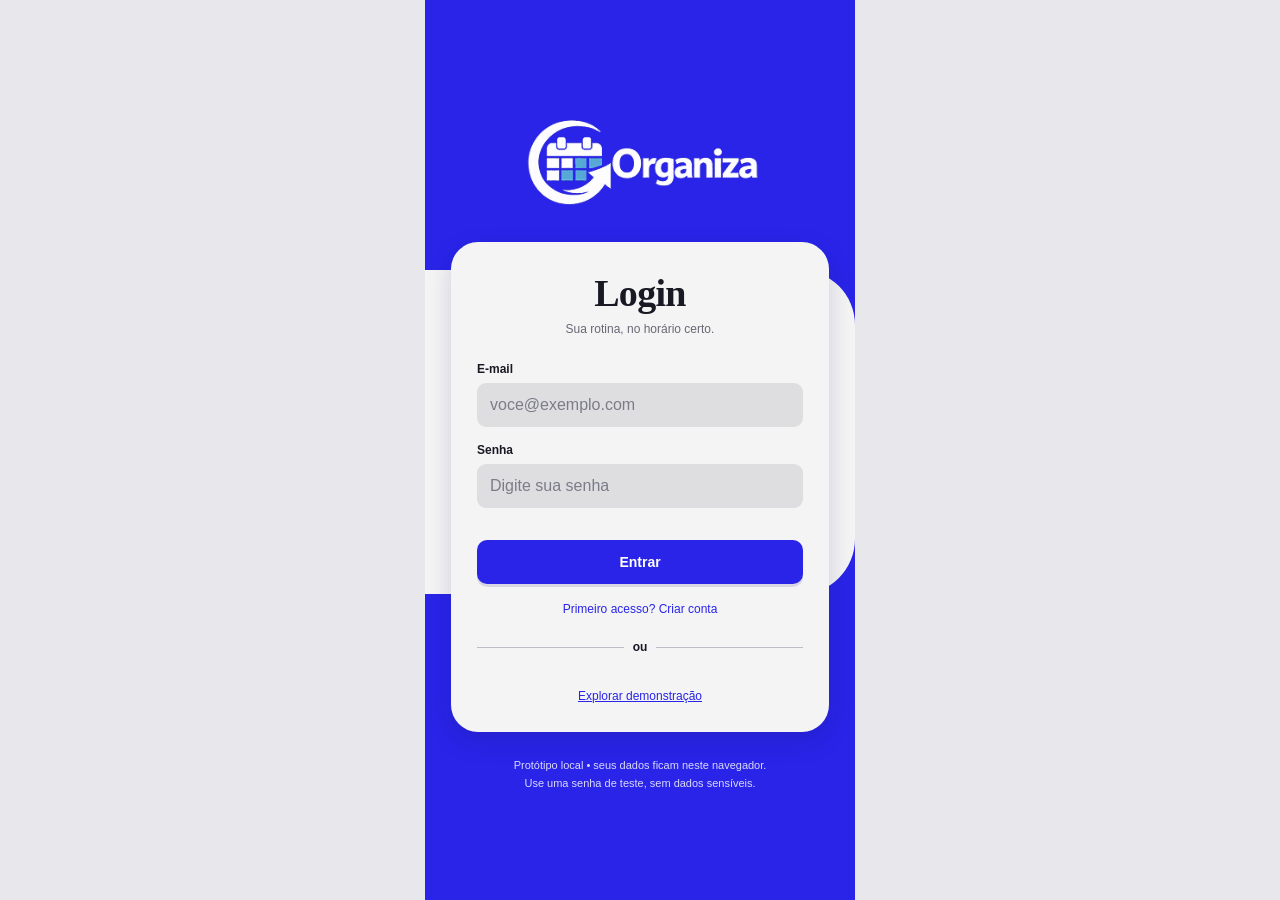
==== commit 05dbed5c: "Corrige ícones, navegação e sessão do MVP" ====
--- a/index.html
+++ b/index.html
@@ -1,73 +1,65 @@
-<!DOCTYPE html>
-<html lang="pt-BR">
-<head>
-  <meta charset="UTF-8">
-  <meta name="viewport" content="width=device-width, initial-scale=1, viewport-fit=cover">
-  <meta name="theme-color" content="#2924e8">
-  <meta name="description" content="Organiza: seus cursos, turmas e horários em um só lugar.">
-  <title>Login | Organiza</title>
-  <link rel="icon" href="data:,">
-  <link rel="stylesheet" href="style.css?v=imagens-figma-1">
-  <script src="dados.js?v=paginas-1" defer></script>
-  <script src="app.js?v=assistente-teste-1" defer></script>
-</head>
-<body data-page="login">
-  <div id="app" class="app">
-<main class="auth">
-  <div class="brand">
-  <span class="brand-space">
-    <img class="brand-image" src="assets/logo.png" width="278" height="119" alt="Organiza" onerror="this.hidden = true">
-  </span>
-</div>
-  <section class="auth-card">
-    <h1>Login</h1>
-    <p class="muted">Sua rotina, no horário certo.</p>
-    <form id="auth-form">
-      
-      <label>E-mail<input type="email" name="email" autocomplete="username" placeholder="voce@exemplo.com" maxlength="120" required></label>
-      <label>Senha<input type="password" name="password" autocomplete="current-password" placeholder="Digite sua senha" minlength="6" maxlength="128" required></label>
-      <p id="auth-error" class="form-error" role="alert"></p>
-      <button class="primary full" type="submit">Entrar</button>
-    </form>
-    <a class="auth-switch" href="cadastro.html">Primeiro acesso? Criar conta</a>
-    <div class="divider">ou</div>
-    <button class="social" data-action="integration" data-name="Google">
-      <span class="social-image"><img src="assets/google.png" width="113" height="80" alt="" onerror="this.hidden = true"></span>
-      Entrar com Google
-    </button>
-    <button class="social" data-action="integration" data-name="telefone">
-      <span class="social-image"><img src="assets/telefone.png" width="107" height="76" alt="" onerror="this.hidden = true"></span>
-      Entrar com telefone
-    </button>
-    <button class="auth-switch" data-action="demo">Explorar demonstração</button>
-  </section>
-  <p class="auth-foot">Protótipo local • seus dados ficam neste navegador.<br>Use uma senha de teste, sem dados sensíveis.</p>
-</main>
-  </div>
-  <dialog id="modal" aria-labelledby="modal-title">
-    <div class="modal-head">
-      <h2 id="modal-title"></h2>
-      <button class="icon-button" data-action="close" aria-label="Fechar"><svg aria-hidden="true" viewBox="0 0 24 24"><path d="m6 6 12 12M6 18 18 6"/></svg></button>
-    </div>
-    <div id="modal-content"></div>
-  </dialog>
-  <div id="toast" role="status" aria-live="polite"></div>
-
-
-<template id="message-template">
-  <p data-message></p>
-  <button class="primary full dialog-space" data-action="close">Entendi</button>
-</template>
-<template id="delete-template">
-  <p>Excluir <b data-item-name></b>? <span data-class-warning hidden>As aulas desta turma também serão excluídas. </span>Esta ação não pode ser desfeita.</p>
-  <div class="modal-actions">
-    <button class="secondary" data-action="close">Cancelar</button>
-    <button class="danger" data-confirm-delete>Excluir</button>
-  </div>
-</template>
-<template id="empty-template">
-  <div class="empty"><strong data-empty-title></strong><span data-empty-description></span></div>
-</template>
-
-</body>
-</html>
+<!DOCTYPE html>
+<html lang="pt-BR">
+<head>
+  <meta charset="UTF-8">
+  <meta name="viewport" content="width=device-width, initial-scale=1, viewport-fit=cover">
+  <meta name="theme-color" content="#2924e8">
+  <meta name="description" content="Organiza: seus cursos, turmas e horários em um só lugar.">
+  <title>Login | Organiza</title>
+  <link rel="icon" type="image/png" href="assets/logo.png">
+  <link rel="stylesheet" href="style.css?v=ajustes-mvp-1">
+  <script src="dados.js?v=paginas-1" defer></script>
+  <script src="app.js?v=ajustes-mvp-1" defer></script>
+</head>
+<body data-page="login">
+  <div id="app" class="app">
+<main class="auth">
+  <div class="brand">
+  <span class="brand-space">
+    <img class="brand-image" src="assets/logo.png" width="278" height="119" alt="Organiza" onerror="this.hidden = true">
+  </span>
+</div>
+  <section class="auth-card">
+    <h1>Login</h1>
+    <p class="muted">Sua rotina, no horário certo.</p>
+    <form id="auth-form">
+      
+      <label>E-mail<input type="email" name="email" autocomplete="username" placeholder="voce@exemplo.com" maxlength="120" required></label>
+      <label>Senha<input type="password" name="password" autocomplete="current-password" placeholder="Digite sua senha" minlength="6" maxlength="128" required></label>
+      <p id="auth-error" class="form-error" role="alert"></p>
+      <button class="primary full" type="submit">Entrar</button>
+    </form>
+    <a class="auth-switch" href="cadastro.html">Primeiro acesso? Criar conta</a>
+    <div class="divider">ou</div>
+    <button class="auth-switch" data-action="demo">Explorar demonstração</button>
+  </section>
+  <p class="auth-foot">Protótipo local • seus dados ficam neste navegador.<br>Use uma senha de teste, sem dados sensíveis.</p>
+</main>
+  </div>
+  <dialog id="modal" aria-labelledby="modal-title">
+    <div class="modal-head">
+      <h2 id="modal-title"></h2>
+      <button class="icon-button" data-action="close" aria-label="Fechar"><svg aria-hidden="true" viewBox="0 0 24 24"><path d="m6 6 12 12M6 18 18 6"/></svg></button>
+    </div>
+    <div id="modal-content"></div>
+  </dialog>
+  <div id="toast" role="status" aria-live="polite"></div>
+
+
+<template id="message-template">
+  <p data-message></p>
+  <button class="primary full dialog-space" data-action="close">Entendi</button>
+</template>
+<template id="delete-template">
+  <p>Excluir <b data-item-name></b>? <span data-class-warning hidden>As aulas desta turma também serão excluídas. </span>Esta ação não pode ser desfeita.</p>
+  <div class="modal-actions">
+    <button class="secondary" data-action="close">Cancelar</button>
+    <button class="danger" data-confirm-delete>Excluir</button>
+  </div>
+</template>
+<template id="empty-template">
+  <div class="empty"><strong data-empty-title></strong><span data-empty-description></span></div>
+</template>
+
+</body>
+</html>
--- a/style.css
+++ b/style.css
@@ -1,1343 +1,1338 @@
-/* Layout exclusivamente mobile. Em telas grandes, mantém a largura de celular. */
-:root {
-  --blue:#2924e8;
-  --blue-dark:#211bc6;
-  --ink:#191924;
-  --muted:#686875;
-  --paper:#f4f4f5;
-  --card:#e2e2e4;
-  --line:#d2d2d7;
-  --serif:Georgia,'Times New Roman',serif;
-  --shadow:0 3px 0 #00000016,0 5px 13px #00000005
-}
-
-* {
-  box-sizing:border-box
-}
-
-body {
-  margin:0;
-  background:#e8e8ec;
-  color:var(--ink);
-  font-family:Arial,Helvetica,sans-serif;
-  font-size:14px
-}
-
-button,input,select,textarea {
-  font:inherit
-}
-
-button,a,input,select,textarea {
-  -webkit-tap-highlight-color:transparent
-}
-
-button {
-  cursor:pointer
-}
-
-button:disabled {
-  cursor:not-allowed;
-  opacity:.5
-}
-
-button:focus-visible,a:focus-visible {
-  outline:3px solid #ffbd4b;
-  outline-offset:3px
-}
-
-input:focus,select:focus,textarea:focus {
-  outline:2px solid var(--blue);
-  outline-offset:2px
-}
-
-button {
-  color:inherit
-}
-
-h1,h2,h3,p {
-  margin:0
-}
-
-h1,h2,h3 {
-  font-family:var(--serif);
-  font-weight:800
-}
-
-h1 {
-  font-size:30px;
-  letter-spacing:-.7px
-}
-
-h2 {
-  font-size:23px
-}
-
-h3 {
-  font-size:19px;
-  line-height:1.2
-}
-
-small {
-  font-size:11px
-}
-
-svg {
-  width:24px;
-  height:24px;
-  fill:none;
-  stroke:currentColor;
-  stroke-width:1.7;
-  stroke-linecap:round;
-  stroke-linejoin:round;
-  flex-shrink:0
-}
-
-button svg {
-  pointer-events:none
-}
-
-a {
-  color:var(--blue)
-}
-
-.app {
-  max-width:430px;
-  min-height:100dvh;
-  margin:auto;
-  background:var(--paper);
-  position:relative;
-  overflow:clip
-}
-
-.topbar {
-  background:var(--blue);
-  color:white;
-  padding:20px 20px 35px
-}
-
-.brand-row {
-  display:flex;
-  align-items:center;
-  justify-content:space-between;
-  margin-bottom:22px
-}
-
-.brand {
-  display:flex;
-  align-items:center;
-  font-size:21px;
-  letter-spacing:-1.1px;
-  font-weight:800;
-  color:white;
-  text-decoration:none
-}
-
-.brand-space {
-  display:block;
-  width:165px;
-  height:auto;
-  aspect-ratio:278 / 119;
-}
-
-.brand-image {
-  display:block;
-  width:100%;
-  height:100%;
-  object-fit:contain;
-  object-position:left center;
-}
-
-.icon-button {
-  background:transparent;
-  border:0;
-  display:grid;
-  place-items:center;
-  min-width:44px;
-  min-height:44px;
-  border-radius:12px;
-  position:relative
-}
-
-.notification-dot {
-  position:absolute;
-  top:8px;
-  right:8px;
-  background:#ffdb58;
-  width:7px;
-  height:7px;
-  border-radius:50%;
-  border:1px solid var(--blue)
-}
-
-.eyebrow {
-  font-size:11px;
-  letter-spacing:1.4px;
-  text-transform:uppercase;
-  margin-bottom:6px;
-  opacity:.8
-}
-
-.subtitle {
-  font-size:12px;
-  line-height:1.5;
-  margin-top:5px;
-  opacity:.86
-}
-
-.content {
-  position:relative;
-  margin-top:-19px;
-  border-radius:26px 26px 0 0;
-  background:var(--paper);
-  padding:22px 18px 108px;
-  min-height:calc(100dvh - 158px)
-}
-
-.section-title {
-  display:flex;
-  justify-content:space-between;
-  align-items:center;
-  gap:8px;
-  margin:24px 0 12px
-}
-
-.section-title h2 {
-  font-size:20px
-}
-
-.section-title:first-child {
-  margin-top:0
-}
-
-.link-button {
-  border:0;
-  background:transparent;
-  color:var(--blue);
-  font-size:12px;
-  font-weight:bold;
-  padding:10px 0
-}
-
-.primary,.secondary,.danger {
-  border:0;
-  border-radius:10px;
-  padding:13px 16px;
-  min-height:44px;
-  font-weight:bold;
-  display:flex;
-  align-items:center;
-  justify-content:center;
-  gap:8px
-}
-
-.primary {
-  background:var(--blue);
-  color:white;
-  box-shadow:0 3px 0 #17126e20
-}
-
-.primary:active {
-  background:var(--blue-dark);
-  transform:translateY(1px)
-}
-
-.secondary {
-  background:transparent;
-  border:1px solid #bdbcc9;
-  color:var(--blue)
-}
-
-.danger {
-  color:#b52b3c;
-  background:#ffe9ed
-}
-
-.full {
-  width:100%
-}
-
-.muted {
-  color:var(--muted)
-}
-
-.tiny {
-  font-size:11px;
-  line-height:1.5
-}
-
-.card {
-  border:1px solid #d8d8dd;
-  background:var(--card);
-  border-radius:14px;
-  padding:16px;
-  box-shadow:var(--shadow)
-}
-
-.stack {
-  display:grid;
-  gap:13px
-}
-
-.row {
-  display:flex;
-  align-items:center;
-  gap:12px
-}
-
-.between {
-  justify-content:space-between
-}
-
-.grow {
-  flex:1;
-  min-width:0
-}
-
-.badge {
-  display:inline-flex;
-  align-items:center;
-  gap:5px;
-  padding:5px 8px;
-  border-radius:6px;
-  font-size:10px;
-  font-weight:bold;
-  background:#e8e7ff;
-  color:var(--blue)
-}
-
-.badge.green {
-  background:#e0efdf;
-  color:#387443
-}
-
-.badge svg {
-  width:13px;
-  height:13px
-}
-
-.avatar {
-  width:59px;
-  height:59px;
-  flex-shrink:0;
-  border-radius:50%;
-  background:#c9c8e4;
-  color:var(--blue);
-  display:grid;
-  place-items:center
-}
-
-.avatar svg {
-  width:33px;
-  height:33px
-}
-
-.avatar.green {
-  background:#c4ddc0;
-  color:#288a27
-}
-
-.avatar.yellow {
-  background:#ebe5a7;
-  color:#797017
-}
-
-.avatar.purple {
-  background:#b8b6ed;
-  color:#4030e7
-}
-
-.avatar.brown {
-  background:#c9bdb9;
-  color:#5d4a42
-}
-
-.avatar.pink {
-  background:#e2c5cb;
-  color:#714b55
-}
-
-.bottom-nav {
-  position:fixed;
-  bottom:0;
-  left:50%;
-  transform:translateX(-50%);
-  width:100%;
-  max-width:430px;
-  z-index:10;
-  display:flex;
-  justify-content:space-around;
-  padding:8px 8px max(9px,env(safe-area-inset-bottom));
-  background:#dedee1eF;
-  backdrop-filter:blur(14px);
-  border-top:1px solid #ceced4
-}
-
-.nav-item {
-  flex:1;
-  border:0;
-  background:none;
-  min-height:52px;
-  display:flex;
-  flex-direction:column;
-  align-items:center;
-  justify-content:center;
-  gap:5px;
-  color:#494953;
-  font-size:10px;
-  border-radius:12px
-}
-
-.nav-item.active {
-  color:var(--blue);
-  background:#ceccff66
-}
-
-.nav-item svg {
-  width:25px;
-  height:25px
-}
-
-.date-line {
-  font-size:12px;
-  border-bottom:1px solid #cdccd5;
-  padding-bottom:12px;
-  margin-bottom:18px
-}
-
-.next-card {
-  padding:19px;
-  background:#e3e2e9
-}
-
-.next-card .eyebrow {
-  color:var(--blue);
-  font-weight:bold;
-  opacity:1
-}
-
-.next-card h2 {
-  font-size:27px;
-  margin:9px 0 15px
-}
-
-.detail-bar {
-  display:flex;
-  align-items:center;
-  gap:8px;
-  margin-top:6px;
-  padding:9px 11px;
-  background:var(--blue);
-  color:#fff;
-  border-radius:6px;
-  font-size:12px
-}
-
-.detail-bar svg {
-  width:16px;
-  height:16px
-}
-
-.lesson-row {
-  display:flex;
-  align-items:center;
-  justify-content:space-between;
-  padding:10px 11px;
-  background:var(--blue);
-  color:white;
-  border-radius:6px;
-  font-size:12px;
-  margin:5px 0
-}
-
-.lesson-row span {
-  display:flex;
-  align-items:center;
-  gap:7px
-}
-
-.lesson-row svg {
-  width:15px;
-  height:15px
-}
-
-.notice {
-  border-top:3px solid #c4c1ff
-}
-
-.notice p {
-  font-size:12px;
-  line-height:1.7
-}
-
-.notice h3 {
-  font-size:16px;
-  margin-bottom:9px
-}
-
-.weekdays {
-  display:flex;
-  gap:7px;
-  margin-bottom:20px
-}
-
-.day {
-  flex:1;
-  min-height:37px;
-  border:0;
-  border-radius:20px;
-  background:#e1e1e7;
-  color:#6f6b9c;
-  font-size:12px
-}
-
-.day.active {
-  background:var(--blue);
-  color:white
-}
-
-.period {
-  color:var(--muted);
-  font-size:12px;
-  margin:14px 0 10px
-}
-
-.lesson-card {
-  padding:13px
-}
-
-.lesson-card h3 {
-  font-size:19px
-}
-
-.lesson-time {
-  font-size:20px;
-  margin-top:5px
-}
-
-.lesson-meta {
-  display:flex;
-  justify-content:space-between;
-  align-items:center;
-  margin-top:9px;
-  font-size:11px;
-  color:#555463
-}
-
-.text-action {
-  background:none;
-  border:0;
-  color:var(--blue);
-  padding:10px 0 10px 8px;
-  font-size:11px;
-  white-space:nowrap
-}
-
-.metrics {
-  display:grid;
-  grid-template-columns:repeat(3,1fr);
-  gap:9px
-}
-
-.metric {
-  border:0;
-  text-align:left;
-  min-height:106px;
-  border-radius:11px;
-  padding:12px 10px;
-  display:flex;
-  flex-direction:column;
-  align-items:flex-start;
-  gap:7px;
-  box-shadow:var(--shadow)
-}
-
-.metric svg {
-  width:29px;
-  height:29px
-}
-
-.metric span {
-  font-size:12px;
-  font-weight:bold
-}
-
-.metric small {
-  font-size:10px
-}
-
-.metric.green {
-  background:#c4d9c6
-}
-
-.metric.pink {
-  background:#e4c9ce
-}
-
-.metric.yellow {
-  background:#eae399
-}
-
-.metric.brown {
-  background:#c7bcb9
-}
-
-.metric.blue {
-  background:#4940ee;
-  color:white
-}
-
-.metric.lime {
-  background:#9ed58b
-}
-
-.assistant-card {
-  margin:24px 0;
-  border:1px solid #c8c5ef
-}
-
-.assistant-card h3 {
-  font-size:17px;
-  margin-bottom:12px
-}
-
-.prompt-link {
-  width:100%;
-  background:var(--blue);
-  color:white;
-  border:0;
-  border-radius:8px;
-  display:flex;
-  justify-content:space-between;
-  align-items:center;
-  padding:13px;
-  font-size:12px;
-  text-align:left
-}
-
-.prompt-link svg {
-  width:18px
-}
-
-.alert-count {
-  color:var(--blue);
-  font-weight:bold
-}
-
-.toolbar {
-  display:flex;
-  gap:8px;
-  margin-bottom:12px
-}
-
-.search {
-  position:relative;
-  flex:1;
-  min-width:0
-}
-
-.search svg {
-  position:absolute;
-  left:12px;
-  top:12px;
-  width:18px;
-  height:18px;
-  color:#666
-}
-
-.search input {
-  padding-left:37px
-}
-
-.toolbar .secondary {
-  font-size:12px;
-  padding:8px 10px;
-  white-space:nowrap
-}
-
-.toolbar .secondary svg {
-  width:17px
-}
-
-.filters {
-  display:flex;
-  gap:7px;
-  margin-bottom:18px
-}
-
-.filters select {
-  font-size:11px;
-  padding:8px;
-  min-width:0;
-  flex:1
-}
-
-.field,input,select,textarea {
-  width:100%;
-  background:#e0e0e3;
-  border:1px solid transparent;
-  border-radius:9px;
-  padding:12px;
-  color:var(--ink);
-  min-height:44px
-}
-
-input::placeholder,textarea::placeholder {
-  color:#7c7c89
-}
-
-.entity-card {
-  padding:14px 13px 10px
-}
-
-.entity-card h3 {
-  font-size:18px;
-  overflow-wrap:anywhere
-}
-
-.entity-meta {
-  font-size:11px;
-  line-height:1.65;
-  color:#585863;
-  margin-top:4px
-}
-
-.entity-actions {
-  display:flex;
-  justify-content:flex-end;
-  gap:7px;
-  margin-top:6px
-}
-
-.edit-button {
-  border:1px solid #ada7f3;
-  color:var(--blue);
-  border-radius:6px;
-  background:#ffffff45;
-  width:44px;
-  height:32px;
-  display:grid;
-  place-items:center
-}
-
-.edit-button.delete {
-  border-color:#e7a4ac;
-  color:#c13c4d
-}
-
-.edit-button svg {
-  width:15px;
-  height:15px
-}
-
-.empty {
-  padding:35px 15px;
-  text-align:center;
-  color:var(--muted);
-  line-height:1.7
-}
-
-.empty svg {
-  width:34px;
-  height:34px;
-  margin-bottom:10px
-}
-
-.empty strong {
-  display:block;
-  color:var(--ink)
-}
-
-.auth {
-  background:var(--blue);
-  min-height:100dvh;
-  padding:47px 26px 40px;
-  display:flex;
-  flex-direction:column;
-  justify-content:center;
-  gap:25px;
-  position:relative
-}
-
-.auth:before {
-  content:'';
-  position:absolute;
-  top:30%;
-  left:0;
-  right:0;
-  height:36%;
-  background:var(--paper);
-  border-radius:0 55px 55px 0
-}
-
-.auth .brand {
-  font-size:34px;
-  position:relative;
-  justify-content:center
-}
-
-.auth .brand-space {
-  width:240px;
-}
-
-.auth .brand-image {
-  object-position:center;
-}
-
-.auth-card {
-  position:relative;
-  background:var(--paper);
-  padding:29px 26px;
-  border-radius:27px;
-  box-shadow:0 9px 25px #1110542b
-}
-
-.auth-card h1 {
-  text-align:center;
-  font-size:38px;
-  margin-bottom:7px
-}
-
-.auth-card>.muted {
-  text-align:center;
-  margin-bottom:26px;
-  font-size:12px
-}
-
-.auth form {
-  display:grid;
-  gap:16px
-}
-
-label {
-  display:grid;
-  gap:7px;
-  font-size:12px;
-  font-weight:bold
-}
-
-.auth input {
-  background:#dedee1;
-  font-weight:normal
-}
-
-.divider {
-  display:flex;
-  align-items:center;
-  gap:9px;
-  margin:24px 0 17px;
-  font-size:12px;
-  font-weight:bold
-}
-
-.divider:before,.divider:after {
-  content:'';
-  height:1px;
-  background:#bdbdc7;
-  flex:1
-}
-
-.social {
-  border:1px solid #e5e5e9;
-  background:white;
-  box-shadow:var(--shadow);
-  width:100%;
-  border-radius:12px;
-  min-height:47px;
-  display:flex;
-  align-items:center;
-  justify-content:center;
-  gap:13px;
-  margin:10px 0;
-  font-size:12px
-}
-
-.social img {
-  height:22px;
-  width:22px;
-  object-fit:contain
-}
-
-.social-image {
-  width:22px;
-  height:22px;
-  flex-shrink:0;
-  display:flex;
-  align-items:center;
-  justify-content:center;
-  overflow:hidden;
-}
-
-/* Os PNGs do Figma incluem margens transparentes. Centraliza o símbolo
-   em 22 px, preservando a imagem exportada e sua proporção original. */
-.social-image img {
-  width:calc(22px * 113 / 39);
-  height:auto;
-  flex-shrink:0;
-}
-
-.social-image img[src$="telefone.png"] {
-  width:calc(22px * 107 / 32);
-}
-
-.auth-foot {
-  font-size:11px;
-  text-align:center;
-  color:#dad9ff;
-  position:relative;
-  line-height:1.6
-}
-
-.auth-switch {
-  border:0;
-  background:transparent;
-  color:var(--blue);
-  font-size:12px;
-  text-decoration:underline;
-  width:100%;
-  padding:18px 0 0
-}
-
-.form-error {
-  font-size:12px;
-  color:#b22e46;
-  line-height:1.4
-}
-
-.profile-screen {
-  min-height:100dvh
-}
-
-.profile-header {
-  background:var(--blue);
-  border-radius:0 0 28px 28px;
-  padding:35px 20px
-}
-
-.profile-header .brand {
-  justify-content:center;
-  font-size:29px
-}
-
-.profile-panel {
-  margin:23px;
-  padding:24px 18px;
-  background:#f9f9fa;
-  border-radius:24px;
-  box-shadow:0 4px 16px #00000015
-}
-
-.profile-panel h1 {
-  font-size:26px;
-  text-align:center;
-  margin-bottom:7px
-}
-
-.profile-panel>p {
-  text-align:center;
-  font-size:12px;
-  margin-bottom:22px
-}
-
-.profile-choice {
-  margin-top:16px
-}
-
-.profile-choice .avatar {
-  color:#333
-}
-
-.profile-choice h2 {
-  font-size:20px
-}
-
-.profile-choice p {
-  font-size:12px;
-  line-height:1.5;
-  margin-top:5px;
-  color:#62626b
-}
-
-.profile-choice .primary {
-  margin-top:14px;
-  font-size:12px;
-  width:100%
-}
-
-.profile-footer {
-  text-align:center;
-  margin-top:16px;
-  font-size:11px;
-  color:var(--muted)
-}
-
-.settings-form {
-  display:grid;
-  gap:16px
-}
-
-.settings-form input,.settings-form select {
-  background:white;
-  font-weight:normal
-}
-
-.settings-group {
-  margin-top:22px
-}
-
-.setting-button {
-  width:100%;
-  display:flex;
-  gap:10px;
-  align-items:center;
-  background:var(--card);
-  border:0;
-  border-bottom:1px solid #c9c9d0;
-  text-align:left;
-  padding:16px;
-  border-radius:8px;
-  margin:5px 0;
-  font-size:13px
-}
-
-.setting-button svg {
-  width:20px;
-  color:var(--blue)
-}
-
-.ai-intro {
-  text-align:center;
-  margin-bottom:24px
-}
-
-.ai-intro h2 {
-  font-size:23px;
-  color:var(--blue)
-}
-
-.ai-intro p {
-  font-size:12px;
-  line-height:1.6;
-  margin:9px auto;
-  max-width:280px
-}
-
-.ai-hero .avatar {
-  background:#d0ccff
-}
-
-.ai-hero h3 {
-  font-family:Arial,sans-serif;
-  font-size:17px
-}
-
-.ai-hero p {
-  font-size:12px;
-  line-height:1.6;
-  margin:7px 0 10px
-}
-
-.chat-content {
-  padding-bottom:170px;
-  min-height:calc(100dvh - 140px)
-}
-
-.chat-tag {
-  text-align:center;
-  margin-bottom:22px;
-  color:var(--muted);
-  font-size:11px
-}
-
-.bubble {
-  max-width:91%;
-  padding:15px;
-  border-radius:15px;
-  background:#dfdfe4;
-  font-size:13px;
-  line-height:1.6;
-  white-space:pre-wrap;
-  margin-bottom:15px;
-  overflow-wrap:anywhere
-}
-
-.bubble.user {
-  margin-left:auto;
-  background:#e0deff;
-  border-bottom-right-radius:4px
-}
-
-.bubble.assistant {
-  border-bottom-left-radius:4px
-}
-
-.bubble .primary {
-  margin-top:12px;
-  font-size:12px;
-  white-space:normal
-}
-
-.chat-form {
-  position:fixed;
-  bottom:80px;
-  left:50%;
-  transform:translateX(-50%);
-  display:flex;
-  gap:8px;
-  width:calc(100% - 32px);
-  max-width:398px;
-  padding:8px;
-  background:var(--paper);
-  border:1px solid var(--line);
-  border-radius:15px;
-  z-index:12;
-  box-shadow:0 0 16px #00000006
-}
-
-.chat-form input {
-  background:#e4e4e8;
-  border-radius:9px;
-  font-size:12px;
-  min-width:0
-}
-
-.chat-form button {
-  padding:10px;
-  min-width:44px
-}
-
-.chat-form button svg {
-  width:19px
-}
-
-.examples {
-  display:grid;
-  gap:9px;
-  margin-bottom:20px
-}
-
-.example {
-  padding:13px;
-  border:1px solid #cbc8f1;
-  border-radius:10px;
-  color:var(--blue);
-  background:#eeedff;
-  text-align:left;
-  font-size:12px;
-  line-height:1.5
-}
-
-.alert-card h3 {
-  font-size:18px;
-  margin-bottom:9px
-}
-
-.alert-card p {
-  font-size:12px;
-  line-height:1.6
-}
-
-.alert-card .secondary {
-  margin-top:12px;
-  font-size:12px
-}
-
-.save-note {
-  color:#4e7156;
-  font-size:11px;
-  text-align:center;
-  margin-top:15px
-}
-
-.list-heading {
-  display:flex;
-  align-items:center;
-  gap:10px;
-  margin-bottom:18px
-}
-
-.list-heading .secondary {
-  margin-left:auto;
-  font-size:12px
-}
-
-.list-heading span {
-  font-size:12px;
-  color:var(--muted)
-}
-
-dialog {
-  border:0;
-  border-radius:22px;
-  padding:24px;
-  width:calc(100% - 32px);
-  max-width:398px;
-  background:var(--paper);
-  box-shadow:0 16px 60px #00000040;
-  max-height:88dvh;
-  overflow:auto
-}
-
-dialog::backdrop {
-  background:#16143380;
-  backdrop-filter:blur(3px)
-}
-
-.modal-head {
-  display:flex;
-  align-items:center;
-  justify-content:space-between;
-  margin-bottom:17px
-}
-
-.modal-head h2 {
-  font-size:23px
-}
-
-.modal-head button {
-  margin:-10px -10px -10px 0
-}
-
-dialog form {
-  display:grid;
-  gap:14px
-}
-
-dialog input,dialog select {
-  background:white;
-  font-weight:normal
-}
-
-dialog .modal-actions {
-  display:flex;
-  gap:9px;
-  margin-top:10px
-}
-
-dialog .modal-actions>* {
-  flex:1
-}
-
-dialog p {
-  line-height:1.7;
-  font-size:13px
-}
-
-dialog dl {
-  display:grid;
-  grid-template-columns:100px 1fr;
-  gap:14px;
-  font-size:13px
-}
-
-dialog dt {
-  color:var(--muted)
-}
-
-dialog dd {
-  margin:0;
-  overflow-wrap:anywhere
-}
-
-#toast {
-  position:fixed;
-  bottom:102px;
-  left:50%;
-  transform:translate(-50%,15px);
-  width:max-content;
-  max-width:calc(100% - 44px);
-  padding:13px 18px;
-  border-radius:11px;
-  background:#20202c;
-  color:white;
-  font-size:12px;
-  opacity:0;
-  pointer-events:none;
-  z-index:100;
-  transition:.2s;
-  box-shadow:0 5px 20px #00000025
-}
-
-#toast.visible {
-  opacity:1;
-  transform:translate(-50%,0)
-}
-
-@media(prefers-reduced-motion:reduce) {
-  * {
-    scroll-behavior:auto!important;
-    transition:none!important
-  }
-
-}
-
-/* Evita o zoom automático ao preencher formulários no iPhone. */
-input, select, textarea, .filters select, .chat-form input {
-  font-size: 16px;
-}
-
-
-
-/* Links entre os arquivos HTML usam o mesmo visual dos botões. */
-[hidden] {
-  display:none !important;
-}
-
-a.primary,a.secondary,a.nav-item,a.metric,a.icon-button,a.prompt-link,a.link-button,a.auth-switch {
-  text-decoration:none;
-}
-
-a.icon-button,a.metric {
-  color:inherit;
-}
-
-a.auth-switch {
-  display:block;
-  text-align:center;
-}
-
-.social {
-  width:100%;
-}
-
-.entity-meta,.alert-card p,.history-text {
-  white-space:pre-line;
-}
-
-.schedule-picker {
-  margin-bottom:18px;
-}
-
-.dialog-space {
-  margin-top:20px;
-}
-
-.history-text {
-  font-size:13px;
-  line-height:1.6;
-}
-
-.history-date {
-  margin-top:8px;
-}
-
-.ai-foot {
-  margin-top:20px;
-  text-align:center;
-}
-
-.warning {
-  color:#a87600;
-}
-
-.save-note svg {
-  width:12px;
-  height:12px;
-  vertical-align:middle;
-}
-
-/* Reserva o lugar do ícone sem desenhar uma imagem. */
-.nav-icon-space {
-  width:25px;
-  height:25px;
-}
-
+/* Layout exclusivamente mobile. Em telas grandes, mantém a largura de celular. */
+:root {
+  --blue:#2924e8;
+  --blue-dark:#211bc6;
+  --ink:#191924;
+  --muted:#686875;
+  --paper:#f4f4f5;
+  --card:#e2e2e4;
+  --line:#d2d2d7;
+  --serif:Georgia,'Times New Roman',serif;
+  --shadow:0 3px 0 #00000016,0 5px 13px #00000005
+}
+
+* {
+  box-sizing:border-box
+}
+
+body {
+  margin:0;
+  background:#e8e8ec;
+  color:var(--ink);
+  font-family:Arial,Helvetica,sans-serif;
+  font-size:14px
+}
+
+button,input,select,textarea {
+  font:inherit
+}
+
+button,a,input,select,textarea {
+  -webkit-tap-highlight-color:transparent
+}
+
+button {
+  cursor:pointer
+}
+
+button:disabled {
+  cursor:not-allowed;
+  opacity:.5
+}
+
+button:focus-visible,a:focus-visible {
+  outline:3px solid #ffbd4b;
+  outline-offset:3px
+}
+
+input:focus,select:focus,textarea:focus {
+  outline:2px solid var(--blue);
+  outline-offset:2px
+}
+
+button {
+  color:inherit
+}
+
+h1,h2,h3,p {
+  margin:0
+}
+
+h1,h2,h3 {
+  font-family:var(--serif);
+  font-weight:800
+}
+
+h1 {
+  font-size:30px;
+  letter-spacing:-.7px
+}
+
+h2 {
+  font-size:23px
+}
+
+h3 {
+  font-size:19px;
+  line-height:1.2
+}
+
+small {
+  font-size:11px
+}
+
+svg {
+  width:24px;
+  height:24px;
+  fill:none;
+  stroke:currentColor;
+  stroke-width:1.7;
+  stroke-linecap:round;
+  stroke-linejoin:round;
+  flex-shrink:0
+}
+
+button svg {
+  pointer-events:none
+}
+
+a {
+  color:var(--blue)
+}
+
+.app {
+  max-width:430px;
+  min-height:100dvh;
+  margin:auto;
+  background:var(--paper);
+  position:relative;
+  overflow:clip
+}
+
+.topbar {
+  background:var(--blue);
+  color:white;
+  padding:20px 20px 35px
+}
+
+.brand-row {
+  display:flex;
+  align-items:center;
+  justify-content:space-between;
+  margin-bottom:22px
+}
+
+.brand {
+  display:flex;
+  align-items:center;
+  font-size:21px;
+  letter-spacing:-1.1px;
+  font-weight:800;
+  color:white;
+  text-decoration:none
+}
+
+.brand-space {
+  display:block;
+  width:165px;
+  height:auto;
+  aspect-ratio:278 / 119;
+}
+
+.brand-image {
+  display:block;
+  width:100%;
+  height:100%;
+  object-fit:contain;
+  object-position:left center;
+}
+
+.icon-button {
+  background:transparent;
+  border:0;
+  display:grid;
+  place-items:center;
+  min-width:44px;
+  min-height:44px;
+  border-radius:12px;
+  position:relative
+}
+
+.notification-dot {
+  position:absolute;
+  top:8px;
+  right:8px;
+  background:#ffdb58;
+  width:7px;
+  height:7px;
+  border-radius:50%;
+  border:1px solid var(--blue)
+}
+
+.eyebrow {
+  font-size:11px;
+  letter-spacing:1.4px;
+  text-transform:uppercase;
+  margin-bottom:6px;
+  opacity:.8
+}
+
+.subtitle {
+  font-size:12px;
+  line-height:1.5;
+  margin-top:5px;
+  opacity:.86
+}
+
+.content {
+  position:relative;
+  margin-top:-19px;
+  border-radius:26px 26px 0 0;
+  background:var(--paper);
+  padding:22px 18px 108px;
+  min-height:calc(100dvh - 158px)
+}
+
+.section-title {
+  display:flex;
+  justify-content:space-between;
+  align-items:center;
+  gap:8px;
+  margin:24px 0 12px
+}
+
+.section-title h2 {
+  font-size:20px
+}
+
+.section-title:first-child {
+  margin-top:0
+}
+
+.link-button {
+  border:0;
+  background:transparent;
+  color:var(--blue);
+  font-size:12px;
+  font-weight:bold;
+  padding:10px 0
+}
+
+.primary,.secondary,.danger {
+  border:0;
+  border-radius:10px;
+  padding:13px 16px;
+  min-height:44px;
+  font-weight:bold;
+  display:flex;
+  align-items:center;
+  justify-content:center;
+  gap:8px
+}
+
+.primary {
+  background:var(--blue);
+  color:white;
+  box-shadow:0 3px 0 #17126e20
+}
+
+.primary:active {
+  background:var(--blue-dark);
+  transform:translateY(1px)
+}
+
+.secondary {
+  background:transparent;
+  border:1px solid #bdbcc9;
+  color:var(--blue)
+}
+
+.danger {
+  color:#b52b3c;
+  background:#ffe9ed
+}
+
+.full {
+  width:100%
+}
+
+.muted {
+  color:var(--muted)
+}
+
+.tiny {
+  font-size:11px;
+  line-height:1.5
+}
+
+.card {
+  border:1px solid #d8d8dd;
+  background:var(--card);
+  border-radius:14px;
+  padding:16px;
+  box-shadow:var(--shadow)
+}
+
+.stack {
+  display:grid;
+  gap:13px
+}
+
+.row {
+  display:flex;
+  align-items:center;
+  gap:12px
+}
+
+.between {
+  justify-content:space-between
+}
+
+.grow {
+  flex:1;
+  min-width:0
+}
+
+.badge {
+  display:inline-flex;
+  align-items:center;
+  gap:5px;
+  padding:5px 8px;
+  border-radius:6px;
+  font-size:10px;
+  font-weight:bold;
+  background:#e8e7ff;
+  color:var(--blue)
+}
+
+.badge.green {
+  background:#e0efdf;
+  color:#387443
+}
+
+.badge svg {
+  width:13px;
+  height:13px
+}
+
+.avatar {
+  width:59px;
+  height:59px;
+  flex-shrink:0;
+  border-radius:50%;
+  background:#c9c8e4;
+  color:var(--blue);
+  display:grid;
+  place-items:center
+}
+
+.avatar svg {
+  width:33px;
+  height:33px
+}
+
+.avatar.green {
+  background:#c4ddc0;
+  color:#288a27
+}
+
+.avatar.yellow {
+  background:#ebe5a7;
+  color:#797017
+}
+
+.avatar.purple {
+  background:#b8b6ed;
+  color:#4030e7
+}
+
+.avatar.brown {
+  background:#c9bdb9;
+  color:#5d4a42
+}
+
+.avatar.pink {
+  background:#e2c5cb;
+  color:#714b55
+}
+
+.bottom-nav {
+  position:fixed;
+  bottom:0;
+  left:50%;
+  transform:translateX(-50%);
+  width:100%;
+  max-width:430px;
+  z-index:10;
+  display:flex;
+  justify-content:space-around;
+  padding:8px 8px max(9px,env(safe-area-inset-bottom));
+  background:#dedee1eF;
+  backdrop-filter:blur(14px);
+  border-top:1px solid #ceced4
+}
+
+.nav-item {
+  flex:1;
+  border:0;
+  background:none;
+  min-height:52px;
+  display:flex;
+  flex-direction:column;
+  align-items:center;
+  justify-content:center;
+  gap:5px;
+  color:#494953;
+  font-size:10px;
+  border-radius:12px
+}
+
+.nav-item.active {
+  color:var(--blue);
+  background:#ceccff66
+}
+
+.nav-item svg {
+  width:25px;
+  height:25px
+}
+
+.date-line {
+  font-size:12px;
+  border-bottom:1px solid #cdccd5;
+  padding-bottom:12px;
+  margin-bottom:18px
+}
+
+.next-card {
+  padding:19px;
+  background:#e3e2e9
+}
+
+.next-card .eyebrow {
+  color:var(--blue);
+  font-weight:bold;
+  opacity:1
+}
+
+.next-card h2 {
+  font-size:27px;
+  margin:9px 0 15px
+}
+
+.detail-bar {
+  display:flex;
+  align-items:center;
+  gap:8px;
+  margin-top:6px;
+  padding:9px 11px;
+  background:var(--blue);
+  color:#fff;
+  border-radius:6px;
+  font-size:12px
+}
+
+.detail-bar svg {
+  width:16px;
+  height:16px
+}
+
+.lesson-row {
+  display:flex;
+  align-items:center;
+  justify-content:space-between;
+  padding:10px 11px;
+  background:var(--blue);
+  color:white;
+  border-radius:6px;
+  font-size:12px;
+  margin:5px 0
+}
+
+.lesson-row span {
+  display:flex;
+  align-items:center;
+  gap:7px
+}
+
+.lesson-row svg {
+  width:15px;
+  height:15px
+}
+
+.notice {
+  border-top:3px solid #c4c1ff
+}
+
+.notice p {
+  font-size:12px;
+  line-height:1.7
+}
+
+.notice h3 {
+  font-size:16px;
+  margin-bottom:9px
+}
+
+.weekdays {
+  display:flex;
+  gap:7px;
+  margin-bottom:20px
+}
+
+.day {
+  flex:1;
+  min-height:37px;
+  border:0;
+  border-radius:20px;
+  background:#e1e1e7;
+  color:#6f6b9c;
+  font-size:12px
+}
+
+.day.active {
+  background:var(--blue);
+  color:white
+}
+
+.period {
+  color:var(--muted);
+  font-size:12px;
+  margin:14px 0 10px
+}
+
+.lesson-card {
+  padding:13px
+}
+
+.lesson-card h3 {
+  font-size:19px
+}
+
+.lesson-time {
+  font-size:20px;
+  margin-top:5px
+}
+
+.lesson-meta {
+  display:flex;
+  justify-content:space-between;
+  align-items:center;
+  margin-top:9px;
+  font-size:11px;
+  color:#555463
+}
+
+.text-action {
+  background:none;
+  border:0;
+  color:var(--blue);
+  padding:10px 0 10px 8px;
+  font-size:11px;
+  white-space:nowrap
+}
+
+.metrics {
+  display:grid;
+  grid-template-columns:repeat(3,1fr);
+  gap:9px
+}
+
+.metric {
+  border:0;
+  text-align:left;
+  min-height:106px;
+  border-radius:11px;
+  padding:12px 10px;
+  display:flex;
+  flex-direction:column;
+  align-items:flex-start;
+  gap:7px;
+  box-shadow:var(--shadow)
+}
+
+.metric svg {
+  width:29px;
+  height:29px
+}
+
+.metric span {
+  font-size:12px;
+  font-weight:bold
+}
+
+.metric small {
+  font-size:10px
+}
+
+.metric.green {
+  background:#c4d9c6
+}
+
+.metric.pink {
+  background:#e4c9ce
+}
+
+.metric.yellow {
+  background:#eae399
+}
+
+.metric.brown {
+  background:#c7bcb9
+}
+
+.metric.blue {
+  background:#4940ee;
+  color:white
+}
+
+.metric.lime {
+  background:#9ed58b
+}
+
+.assistant-card {
+  margin:24px 0;
+  border:1px solid #c8c5ef
+}
+
+.assistant-card h3 {
+  font-size:17px;
+  margin-bottom:12px
+}
+
+.prompt-link {
+  width:100%;
+  background:var(--blue);
+  color:white;
+  border:0;
+  border-radius:8px;
+  display:flex;
+  justify-content:space-between;
+  align-items:center;
+  padding:13px;
+  font-size:12px;
+  text-align:left
+}
+
+.prompt-link svg {
+  width:18px
+}
+
+.alert-count {
+  color:var(--blue);
+  font-weight:bold
+}
+
+.toolbar {
+  display:flex;
+  gap:8px;
+  margin-bottom:12px
+}
+
+.search {
+  position:relative;
+  flex:1;
+  min-width:0
+}
+
+.search svg {
+  position:absolute;
+  left:12px;
+  top:12px;
+  width:18px;
+  height:18px;
+  color:#666
+}
+
+.search input {
+  padding-left:37px
+}
+
+.toolbar .secondary {
+  font-size:12px;
+  padding:8px 10px;
+  white-space:nowrap
+}
+
+.toolbar .secondary svg {
+  width:17px
+}
+
+.filters {
+  display:flex;
+  gap:7px;
+  margin-bottom:18px
+}
+
+.filters select {
+  font-size:11px;
+  padding:8px;
+  min-width:0;
+  flex:1
+}
+
+.field,input,select,textarea {
+  width:100%;
+  background:#e0e0e3;
+  border:1px solid transparent;
+  border-radius:9px;
+  padding:12px;
+  color:var(--ink);
+  min-height:44px
+}
+
+input::placeholder,textarea::placeholder {
+  color:#7c7c89
+}
+
+.entity-card {
+  padding:14px 13px 10px
+}
+
+.entity-card h3 {
+  font-size:18px;
+  overflow-wrap:anywhere
+}
+
+.entity-meta {
+  font-size:11px;
+  line-height:1.65;
+  color:#585863;
+  margin-top:4px
+}
+
+.entity-actions {
+  display:flex;
+  justify-content:flex-end;
+  gap:7px;
+  margin-top:6px
+}
+
+.edit-button {
+  border:1px solid #ada7f3;
+  color:var(--blue);
+  border-radius:6px;
+  background:#ffffff45;
+  width:44px;
+  height:32px;
+  display:grid;
+  place-items:center
+}
+
+.edit-button.delete {
+  border-color:#e7a4ac;
+  color:#c13c4d
+}
+
+.edit-button svg {
+  width:15px;
+  height:15px
+}
+
+.empty {
+  padding:35px 15px;
+  text-align:center;
+  color:var(--muted);
+  line-height:1.7
+}
+
+.empty svg {
+  width:34px;
+  height:34px;
+  margin-bottom:10px
+}
+
+.empty strong {
+  display:block;
+  color:var(--ink)
+}
+
+.auth {
+  background:var(--blue);
+  min-height:100dvh;
+  padding:47px 26px 40px;
+  display:flex;
+  flex-direction:column;
+  justify-content:center;
+  gap:25px;
+  position:relative
+}
+
+.auth:before {
+  content:'';
+  position:absolute;
+  top:30%;
+  left:0;
+  right:0;
+  height:36%;
+  background:var(--paper);
+  border-radius:0 55px 55px 0
+}
+
+.auth .brand {
+  font-size:34px;
+  position:relative;
+  justify-content:center
+}
+
+.auth .brand-space {
+  width:240px;
+}
+
+.auth .brand-image {
+  object-position:center;
+}
+
+.auth-card {
+  position:relative;
+  background:var(--paper);
+  padding:29px 26px;
+  border-radius:27px;
+  box-shadow:0 9px 25px #1110542b
+}
+
+.auth-card h1 {
+  text-align:center;
+  font-size:38px;
+  margin-bottom:7px
+}
+
+.auth-card>.muted {
+  text-align:center;
+  margin-bottom:26px;
+  font-size:12px
+}
+
+.auth form {
+  display:grid;
+  gap:16px
+}
+
+label {
+  display:grid;
+  gap:7px;
+  font-size:12px;
+  font-weight:bold
+}
+
+.auth input {
+  background:#dedee1;
+  font-weight:normal
+}
+
+.divider {
+  display:flex;
+  align-items:center;
+  gap:9px;
+  margin:24px 0 17px;
+  font-size:12px;
+  font-weight:bold
+}
+
+.divider:before,.divider:after {
+  content:'';
+  height:1px;
+  background:#bdbdc7;
+  flex:1
+}
+
+.social {
+  border:1px solid #e5e5e9;
+  background:white;
+  box-shadow:var(--shadow);
+  width:100%;
+  border-radius:12px;
+  min-height:47px;
+  display:flex;
+  align-items:center;
+  justify-content:center;
+  gap:13px;
+  margin:10px 0;
+  font-size:12px
+}
+
+.social img {
+  height:22px;
+  width:22px;
+  object-fit:contain
+}
+
+.social-image {
+  width:22px;
+  height:22px;
+  flex-shrink:0;
+  display:flex;
+  align-items:center;
+  justify-content:center;
+  overflow:hidden;
+}
+
+/* Os PNGs do Figma incluem margens transparentes. Centraliza o símbolo
+   em 22 px, preservando a imagem exportada e sua proporção original. */
+.social-image img {
+  width:calc(22px * 113 / 39);
+  height:auto;
+  flex-shrink:0;
+}
+
+.social-image img[src$="telefone.png"] {
+  width:calc(22px * 107 / 32);
+}
+
+.auth-foot {
+  font-size:11px;
+  text-align:center;
+  color:#dad9ff;
+  position:relative;
+  line-height:1.6
+}
+
+.auth-switch {
+  border:0;
+  background:transparent;
+  color:var(--blue);
+  font-size:12px;
+  text-decoration:underline;
+  width:100%;
+  padding:18px 0 0
+}
+
+.form-error {
+  font-size:12px;
+  color:#b22e46;
+  line-height:1.4
+}
+
+.profile-screen {
+  min-height:100dvh
+}
+
+.profile-header {
+  background:var(--blue);
+  border-radius:0 0 28px 28px;
+  padding:35px 20px
+}
+
+.profile-header .brand {
+  justify-content:center;
+  font-size:29px
+}
+
+.profile-panel {
+  margin:23px;
+  padding:24px 18px;
+  background:#f9f9fa;
+  border-radius:24px;
+  box-shadow:0 4px 16px #00000015
+}
+
+.profile-panel h1 {
+  font-size:26px;
+  text-align:center;
+  margin-bottom:7px
+}
+
+.profile-panel>p {
+  text-align:center;
+  font-size:12px;
+  margin-bottom:22px
+}
+
+.profile-choice {
+  margin-top:16px
+}
+
+.profile-choice .avatar {
+  color:#333
+}
+
+.profile-choice h2 {
+  font-size:20px
+}
+
+.profile-choice p {
+  font-size:12px;
+  line-height:1.5;
+  margin-top:5px;
+  color:#62626b
+}
+
+.profile-choice .primary {
+  margin-top:14px;
+  font-size:12px;
+  width:100%
+}
+
+.profile-footer {
+  text-align:center;
+  margin-top:16px;
+  font-size:11px;
+  color:var(--muted)
+}
+
+.settings-form {
+  display:grid;
+  gap:16px
+}
+
+.settings-form input,.settings-form select {
+  background:white;
+  font-weight:normal
+}
+
+.settings-group {
+  margin-top:22px
+}
+
+.setting-button {
+  width:100%;
+  display:flex;
+  gap:10px;
+  align-items:center;
+  background:var(--card);
+  border:0;
+  border-bottom:1px solid #c9c9d0;
+  text-align:left;
+  padding:16px;
+  border-radius:8px;
+  margin:5px 0;
+  font-size:13px
+}
+
+.setting-button svg {
+  width:20px;
+  color:var(--blue)
+}
+
+.ai-intro {
+  text-align:center;
+  margin-bottom:24px
+}
+
+.ai-intro h2 {
+  font-size:23px;
+  color:var(--blue)
+}
+
+.ai-intro p {
+  font-size:12px;
+  line-height:1.6;
+  margin:9px auto;
+  max-width:280px
+}
+
+.ai-hero .avatar {
+  background:#d0ccff
+}
+
+.ai-hero h3 {
+  font-family:Arial,sans-serif;
+  font-size:17px
+}
+
+.ai-hero p {
+  font-size:12px;
+  line-height:1.6;
+  margin:7px 0 10px
+}
+
+.chat-content {
+  padding-bottom:170px;
+  min-height:calc(100dvh - 140px)
+}
+
+.chat-tag {
+  text-align:center;
+  margin-bottom:22px;
+  color:var(--muted);
+  font-size:11px
+}
+
+.bubble {
+  max-width:91%;
+  padding:15px;
+  border-radius:15px;
+  background:#dfdfe4;
+  font-size:13px;
+  line-height:1.6;
+  white-space:pre-wrap;
+  margin-bottom:15px;
+  overflow-wrap:anywhere
+}
+
+.bubble.user {
+  margin-left:auto;
+  background:#e0deff;
+  border-bottom-right-radius:4px
+}
+
+.bubble.assistant {
+  border-bottom-left-radius:4px
+}
+
+.bubble .primary {
+  margin-top:12px;
+  font-size:12px;
+  white-space:normal
+}
+
+.chat-form {
+  position:fixed;
+  bottom:80px;
+  left:50%;
+  transform:translateX(-50%);
+  display:flex;
+  gap:8px;
+  width:calc(100% - 32px);
+  max-width:398px;
+  padding:8px;
+  background:var(--paper);
+  border:1px solid var(--line);
+  border-radius:15px;
+  z-index:12;
+  box-shadow:0 0 16px #00000006
+}
+
+.chat-form input {
+  background:#e4e4e8;
+  border-radius:9px;
+  font-size:12px;
+  min-width:0
+}
+
+.chat-form button {
+  padding:10px;
+  min-width:44px
+}
+
+.chat-form button svg {
+  width:19px
+}
+
+.examples {
+  display:grid;
+  gap:9px;
+  margin-bottom:20px
+}
+
+.example {
+  padding:13px;
+  border:1px solid #cbc8f1;
+  border-radius:10px;
+  color:var(--blue);
+  background:#eeedff;
+  text-align:left;
+  font-size:12px;
+  line-height:1.5
+}
+
+.alert-card h3 {
+  font-size:18px;
+  margin-bottom:9px
+}
+
+.alert-card p {
+  font-size:12px;
+  line-height:1.6
+}
+
+.alert-card .secondary {
+  margin-top:12px;
+  font-size:12px
+}
+
+.save-note {
+  color:#4e7156;
+  font-size:11px;
+  text-align:center;
+  margin-top:15px
+}
+
+.list-heading {
+  display:flex;
+  align-items:center;
+  gap:10px;
+  margin-bottom:18px
+}
+
+.list-heading .secondary {
+  margin-left:auto;
+  font-size:12px
+}
+
+.list-heading span {
+  font-size:12px;
+  color:var(--muted)
+}
+
+dialog {
+  border:0;
+  border-radius:22px;
+  padding:24px;
+  width:calc(100% - 32px);
+  max-width:398px;
+  background:var(--paper);
+  box-shadow:0 16px 60px #00000040;
+  max-height:88dvh;
+  overflow:auto
+}
+
+dialog::backdrop {
+  background:#16143380;
+  backdrop-filter:blur(3px)
+}
+
+.modal-head {
+  display:flex;
+  align-items:center;
+  justify-content:space-between;
+  margin-bottom:17px
+}
+
+.modal-head h2 {
+  font-size:23px
+}
+
+.modal-head button {
+  margin:-10px -10px -10px 0
+}
+
+dialog form {
+  display:grid;
+  gap:14px
+}
+
+dialog input,dialog select {
+  background:white;
+  font-weight:normal
+}
+
+dialog .modal-actions {
+  display:flex;
+  gap:9px;
+  margin-top:10px
+}
+
+dialog .modal-actions>* {
+  flex:1
+}
+
+dialog p {
+  line-height:1.7;
+  font-size:13px
+}
+
+dialog dl {
+  display:grid;
+  grid-template-columns:100px 1fr;
+  gap:14px;
+  font-size:13px
+}
+
+dialog dt {
+  color:var(--muted)
+}
+
+dialog dd {
+  margin:0;
+  overflow-wrap:anywhere
+}
+
+#toast {
+  position:fixed;
+  bottom:102px;
+  left:50%;
+  transform:translate(-50%,15px);
+  width:max-content;
+  max-width:calc(100% - 44px);
+  padding:13px 18px;
+  border-radius:11px;
+  background:#20202c;
+  color:white;
+  font-size:12px;
+  opacity:0;
+  pointer-events:none;
+  z-index:100;
+  transition:.2s;
+  box-shadow:0 5px 20px #00000025
+}
+
+#toast.visible {
+  opacity:1;
+  transform:translate(-50%,0)
+}
+
+@media(prefers-reduced-motion:reduce) {
+  * {
+    scroll-behavior:auto!important;
+    transition:none!important
+  }
+
+}
+
+/* Evita o zoom automático ao preencher formulários no iPhone. */
+input, select, textarea, .filters select, .chat-form input {
+  font-size: 16px;
+}
+
+
+
+/* Links entre os arquivos HTML usam o mesmo visual dos botões. */
+[hidden] {
+  display:none !important;
+}
+
+a.primary,a.secondary,a.nav-item,a.metric,a.icon-button,a.prompt-link,a.link-button,a.auth-switch {
+  text-decoration:none;
+}
+
+a.icon-button,a.metric {
+  color:inherit;
+}
+
+a.auth-switch {
+  display:block;
+  text-align:center;
+}
+
+.social {
+  width:100%;
+}
+
+.entity-meta,.alert-card p,.history-text {
+  white-space:pre-line;
+}
+
+.schedule-picker {
+  margin-bottom:18px;
+}
+
+.dialog-space {
+  margin-top:20px;
+}
+
+.history-text {
+  font-size:13px;
+  line-height:1.6;
+}
+
+.history-date {
+  margin-top:8px;
+}
+
+.ai-foot {
+  margin-top:20px;
+  text-align:center;
+}
+
+.warning {
+  color:#a87600;
+}
+
+.save-note svg {
+  width:12px;
+  height:12px;
+  vertical-align:middle;
+}
+
+
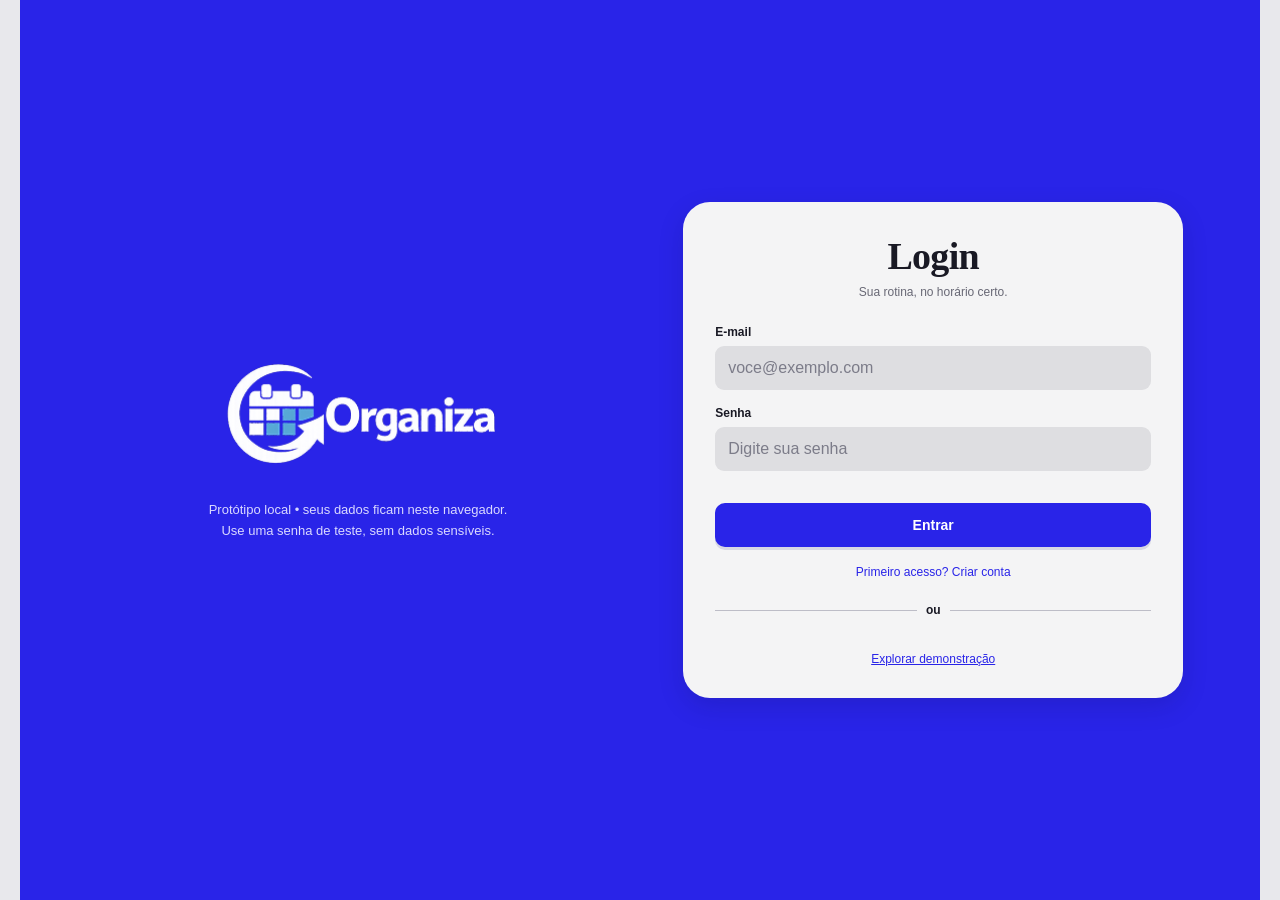
==== commit ed3f27dd: "Carrega layout de computador em index.html" ====
--- a/index.html
+++ b/index.html
@@ -7,9 +7,9 @@
   <meta name="description" content="Organiza: seus cursos, turmas e horários em um só lugar.">
   <title>Login | Organiza</title>
   <link rel="icon" type="image/png" href="assets/logo.png">
-  <link rel="stylesheet" href="style.css?v=ajustes-mvp-1">
-  <script src="dados.js?v=paginas-1" defer></script>
-  <script src="app.js?v=ajustes-mvp-1" defer></script>
+  <link rel="stylesheet" href="style.css?v=desktop-2">
+  <script src="dados.js?v=perfis-2" defer></script>
+  <script src="app.js?v=perfis-2" defer></script>
 </head>
 <body data-page="login">
   <div id="app" class="app">
--- a/style.css
+++ b/style.css
@@ -1,4 +1,4 @@
-/* Layout exclusivamente mobile. Em telas grandes, mantém a largura de celular. */
+/* Estilos para celular e adaptações para telas maiores. */
 :root {
   --blue:#2924e8;
   --blue-dark:#211bc6;
@@ -365,36 +365,108 @@
   max-width:430px;
   z-index:10;
   display:flex;
-  justify-content:space-around;
-  padding:8px 8px max(9px,env(safe-area-inset-bottom));
-  background:#dedee1eF;
-  backdrop-filter:blur(14px);
-  border-top:1px solid #ceced4
+  gap:2px;
+  padding:6px 6px calc(6px + env(safe-area-inset-bottom, 0px));
+  background:#fff;
+  border-top:1px solid #d8d9e3;
+  box-shadow:0 -4px 16px #1b174e0a;
 }
 
 .nav-item {
-  flex:1;
-  border:0;
-  background:none;
+  flex:1 1 0;
+  min-width:0;
   min-height:52px;
   display:flex;
   flex-direction:column;
   align-items:center;
   justify-content:center;
-  gap:5px;
+  gap:4px;
   color:#494953;
-  font-size:10px;
-  border-radius:12px
+  font-size:clamp(9px, 2.65vw, 11px);
+  font-weight:600;
+  line-height:1.15;
+  border-radius:10px;
 }
 
 .nav-item.active {
   color:var(--blue);
-  background:#ceccff66
+  background:#eeedff;
 }
 
 .nav-item svg {
-  width:25px;
-  height:25px
+  width:22px;
+  height:22px;
+}
+
+.manager-notice {
+  background:#fff;
+  border:1px solid #d8d9e3;
+  margin-bottom:20px;
+}
+
+.manager-notice.has-conflicts {
+  background:#fff8ee;
+  border-color:#edc694;
+}
+
+.manager-notice h2 {
+  font-size:19px;
+}
+
+.manager-notice p {
+  color:var(--muted);
+  margin:6px 0 12px;
+}
+
+.settings-panel {
+  padding:0;
+  background:#fff;
+  border:1px solid #d8d9e3;
+}
+
+.settings-profile {
+  display:flex;
+  align-items:center;
+  gap:12px;
+  padding:16px;
+}
+
+.settings-profile h2 {
+  font-size:17px;
+}
+
+.settings-profile p {
+  color:var(--muted);
+  margin-top:3px;
+}
+
+.settings-action {
+  display:flex;
+  align-items:center;
+  justify-content:space-between;
+  width:100%;
+  min-height:52px;
+  padding:12px 16px;
+  border:0;
+  border-top:1px solid #e4e4ec;
+  background:transparent;
+  color:var(--blue);
+  text-align:left;
+  text-decoration:none;
+  font-weight:600;
+}
+
+.settings-action svg {
+  width:20px;
+  height:20px;
+}
+
+.settings-action:focus-visible {
+  outline-offset:-3px;
+}
+
+.settings-logout {
+  color:#a3293d;
 }
 
 .date-line {
@@ -1336,3 +1408,377 @@
 }
 
 
+
+.records-nav {
+  display:grid;
+  grid-template-columns:repeat(2, minmax(0, 1fr));
+  gap:6px;
+  padding:6px;
+  margin-bottom:16px;
+  background:#e9e9ef;
+  border-radius:13px;
+}
+
+.records-nav a {
+  display:grid;
+  place-items:center;
+  min-height:44px;
+  padding:5px;
+  border-radius:9px;
+  color:var(--ink);
+  text-decoration:none;
+  font-weight:600;
+}
+
+.records-nav a[aria-current="page"] {
+  background:#fff;
+  color:var(--blue);
+  box-shadow:0 1px 3px #24204f20;
+}
+
+.schedule-context {
+  color:var(--muted);
+  font-weight:600;
+  margin-bottom:12px;
+}
+
+.room-visit {
+  display:flex;
+  gap:12px;
+  align-items:flex-start;
+  background:#fff;
+  border:1px solid var(--line);
+}
+
+.room-visit-icon {
+  display:grid;
+  place-items:center;
+  width:44px;
+  height:44px;
+  flex:none;
+  border-radius:12px;
+  background:#eeedff;
+  color:var(--blue);
+}
+
+.room-visit h3 {
+  font:700 19px/1.25 Arial, Helvetica, sans-serif;
+}
+
+.room-visit p {
+  margin-top:4px;
+}
+
+.room-visit-class {
+  color:var(--muted);
+  font-size:12px;
+}
+
+.today-panel > .section-title:first-child {
+  margin-top:24px;
+}
+
+@media (min-width: 900px) {
+  .app:has(> .content) {
+    display:grid;
+    grid-template-columns:200px minmax(0, 1fr);
+    grid-template-rows:auto 1fr;
+    max-width:1440px;
+    overflow:visible;
+  }
+
+  .app:has(> .content) > .topbar {
+    grid-column:1 / -1;
+    padding:22px 36px 28px;
+  }
+
+  .app:has(> .content) > .topbar .brand-row {
+    margin-bottom:12px;
+  }
+
+  .app:has(> .content) > .topbar h1 {
+    font-size:38px;
+  }
+
+  .app:has(> .content) > .topbar .subtitle {
+    font-size:14px;
+  }
+
+  .app:has(> .content) > .bottom-nav {
+    grid-area:2 / 1;
+    position:sticky;
+    top:0;
+    left:auto;
+    bottom:auto;
+    transform:none;
+    align-self:start;
+    flex-direction:column;
+    gap:6px;
+    padding:24px 14px;
+    border:0;
+    border-radius:0 0 16px 0;
+    box-shadow:none;
+  }
+
+  .app:has(> .content) > .bottom-nav .nav-item {
+    flex:0 0 auto;
+    flex-direction:row;
+    justify-content:flex-start;
+    padding:0 12px;
+    gap:10px;
+    font-size:14px;
+  }
+
+  .content {
+    grid-area:2 / 2;
+    min-width:0;
+    min-height:0;
+    margin:0;
+    border-radius:0;
+    padding:28px clamp(24px, 3.5vw, 52px) 52px;
+  }
+
+  [data-page="home"] .metrics {
+    gap:16px;
+  }
+
+  [data-page="home"] .metric {
+    padding:18px;
+  }
+
+  [data-page="home"] .manager-notice .primary {
+    width:fit-content;
+  }
+
+  [data-page="home"] .content > [data-reader-only] {
+    display:grid;
+    grid-template-columns:minmax(0, 2fr) minmax(0, 3fr);
+    grid-template-rows:auto auto auto 1fr;
+    align-items:start;
+    column-gap:24px;
+  }
+
+  [data-page="home"] .today-panel {
+    grid-area:1 / 2 / span 4;
+    min-width:0;
+  }
+
+  [data-page="home"] .today-panel > .section-title:first-child {
+    margin-top:0;
+  }
+
+  [data-page="schedule"] .schedule-picker {
+    max-width:360px;
+  }
+
+  [data-page="schedule"] .day {
+    min-height:44px;
+    font-size:14px;
+  }
+
+  #lesson-list {
+    grid-template-columns:repeat(2, minmax(0, 1fr));
+    gap:16px;
+  }
+
+  #lesson-list > .empty {
+    grid-column:1 / -1;
+  }
+
+  #lesson-list > .card {
+    min-width:0;
+    padding:18px;
+  }
+
+  #lesson-list [data-subject] {
+    overflow-wrap:anywhere;
+  }
+
+  [data-page="notices"] .content:has(> [data-manager-only]:not([hidden])) {
+    display:grid;
+    grid-template-columns:minmax(0, 1fr) minmax(0, 1fr);
+    align-content:start;
+    align-items:start;
+    gap:24px;
+  }
+}
+
+@media (min-width: 1280px) {
+  [data-page="home"] .content .metrics {
+    grid-template-columns:repeat(6, minmax(0, 1fr));
+  }
+
+  #lesson-list {
+    grid-template-columns:repeat(3, minmax(0, 1fr));
+  }
+}
+
+@media (min-width: 900px) {
+  .content:has(> .records-nav) .records-nav {
+    grid-template-columns:repeat(4, minmax(0, 1fr));
+  }
+
+  .content:has(> .records-nav) .toolbar {
+    gap:12px;
+  }
+
+  .content:has(> .records-nav) .filters {
+    max-width:640px;
+  }
+
+  #entity-list {
+    grid-template-columns:repeat(2, minmax(0, 1fr));
+    gap:16px;
+  }
+
+  #entity-list > .empty {
+    grid-column:1 / -1;
+  }
+
+  #entity-list > .entity-card {
+    min-width:0;
+    padding:18px;
+    overflow-wrap:anywhere;
+  }
+
+  [data-page="settings"] .settings-panel {
+    max-width:760px;
+  }
+
+  [data-page="ai"] .content {
+    display:grid;
+    grid-template-columns:repeat(2, minmax(0, 1fr));
+    align-content:start;
+    align-items:start;
+    gap:24px;
+  }
+
+  [data-page="ai"] .content > .ai-intro,
+  [data-page="ai"] .content > .notice {
+    grid-column:1 / -1;
+  }
+
+  [data-page="ai"] .ai-intro {
+    text-align:left;
+    margin:0;
+  }
+
+  [data-page="ai"] .ai-intro p {
+    font-size:14px;
+    max-width:none;
+    margin:8px 0 0;
+  }
+
+  [data-page="ai"] .content > .assistant-card {
+    margin:0;
+  }
+
+  [data-page="chat"] .chat-content {
+    display:flex;
+    flex-direction:column;
+    gap:12px;
+  }
+
+  .chat-content > * {
+    width:100%;
+    max-width:840px;
+    align-self:center;
+  }
+
+  .chat-content .chat-tag {
+    width:fit-content;
+  }
+
+  .chat-content #messages {
+    flex:1;
+  }
+
+  .chat-content .bubble {
+    max-width:min(76%, 640px);
+  }
+
+  .chat-content .chat-form {
+    position:sticky;
+    left:auto;
+    bottom:16px;
+    transform:none;
+    width:100%;
+    max-width:840px;
+  }
+
+  .app:has(> .auth),
+  .app:has(> .profile-screen) {
+    max-width:1240px;
+  }
+
+  .auth {
+    display:grid;
+    grid-template-columns:minmax(0, 1fr) minmax(0, 500px);
+    grid-template-rows:1fr auto auto 1fr;
+    align-items:center;
+    align-content:center;
+    gap:22px clamp(24px, 5vw, 84px);
+    padding:40px clamp(36px, 6vw, 96px);
+  }
+
+  .auth::before {
+    display:none;
+  }
+
+  .auth > .brand {
+    grid-area:2 / 1;
+  }
+
+  .auth .brand-space {
+    width:min(100%, 280px);
+  }
+
+  .auth > .auth-card {
+    grid-area:1 / 2 / span 4;
+    padding:32px;
+  }
+
+  .auth > .auth-foot {
+    grid-area:3 / 1;
+    font-size:13px;
+  }
+
+  .profile-header {
+    padding-inline:48px;
+  }
+
+  .profile-panel {
+    display:grid;
+    grid-template-columns:repeat(3, minmax(0, 1fr));
+    gap:16px;
+    margin:36px;
+    padding:32px;
+  }
+
+  .profile-panel > h1,
+  .profile-panel > p {
+    grid-column:1 / -1;
+  }
+
+  .profile-choice {
+    display:flex;
+    flex-direction:column;
+    gap:16px;
+    min-width:0;
+    margin:0;
+  }
+
+  .profile-choice .primary {
+    margin-top:auto;
+  }
+
+  dialog {
+    max-width:540px;
+  }
+}
+
+@media (min-width: 1280px) {
+  #entity-list {
+    grid-template-columns:repeat(3, minmax(0, 1fr));
+  }
+}
